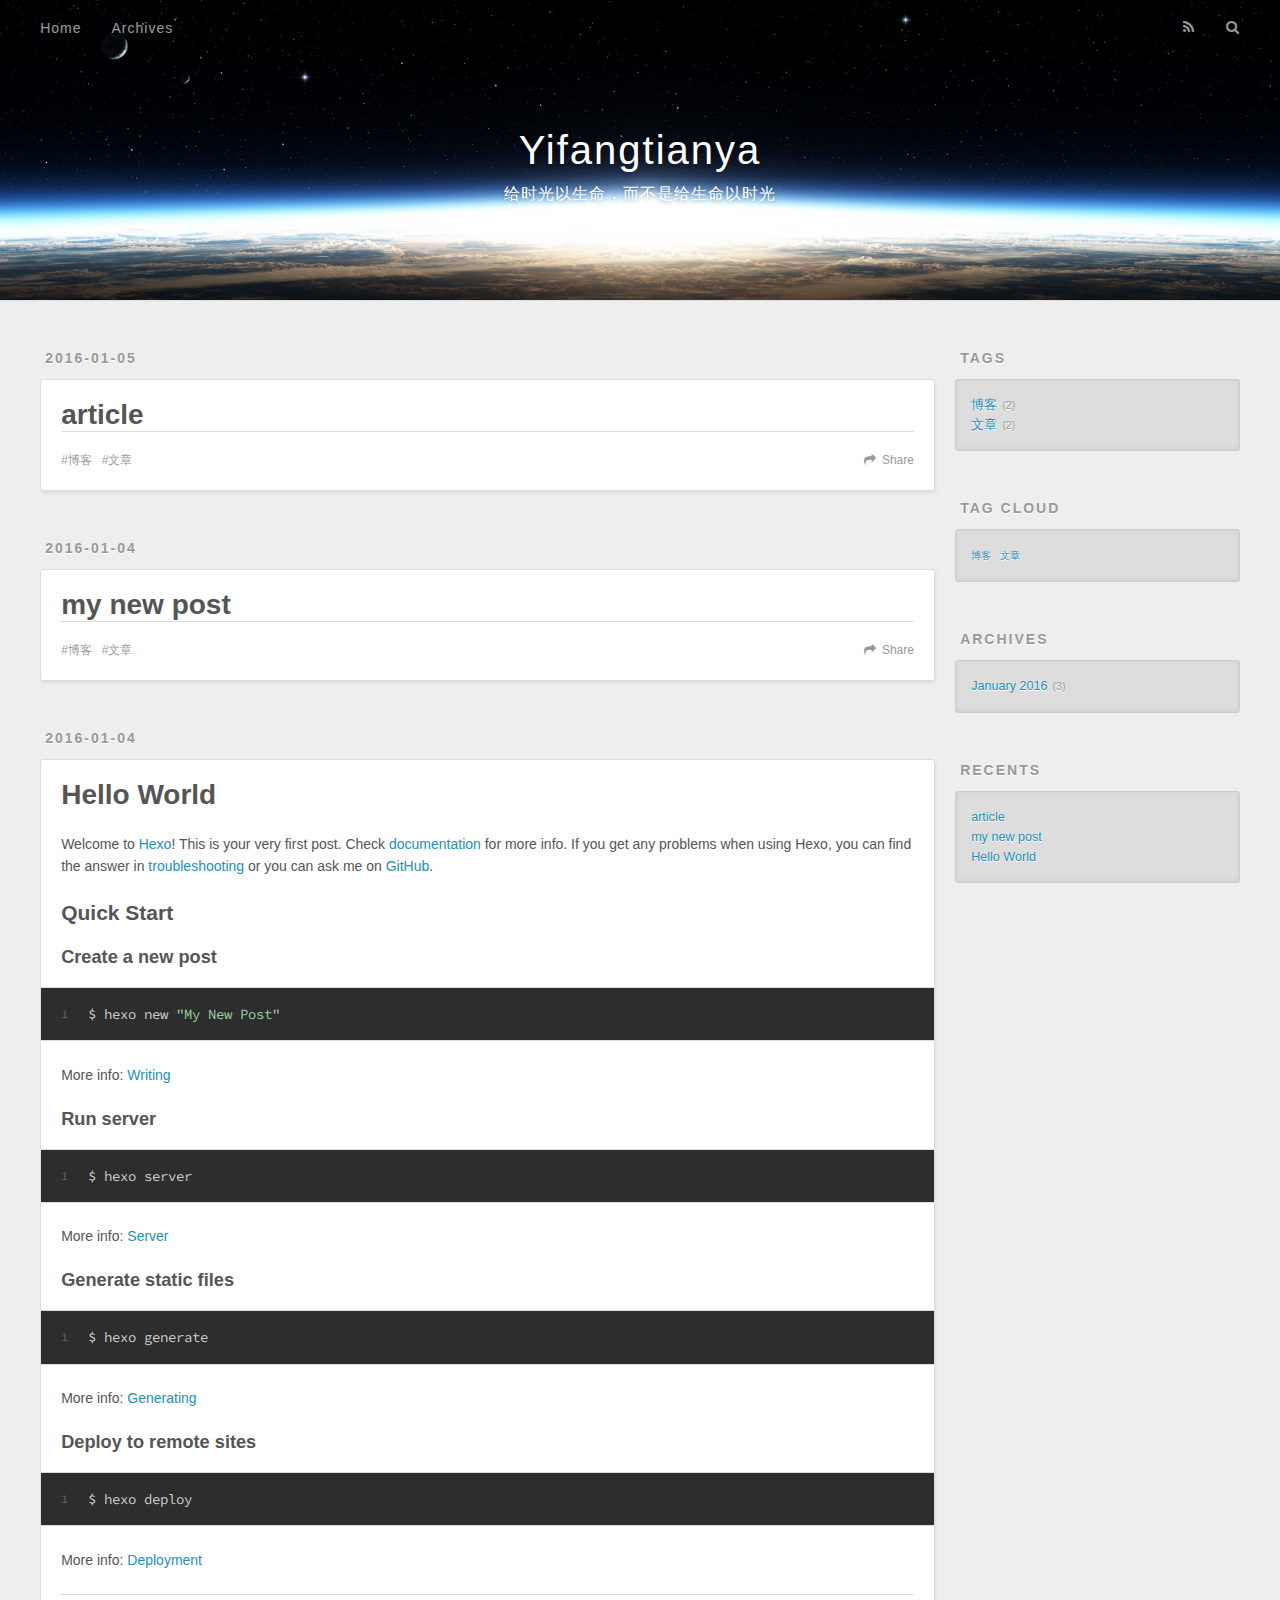
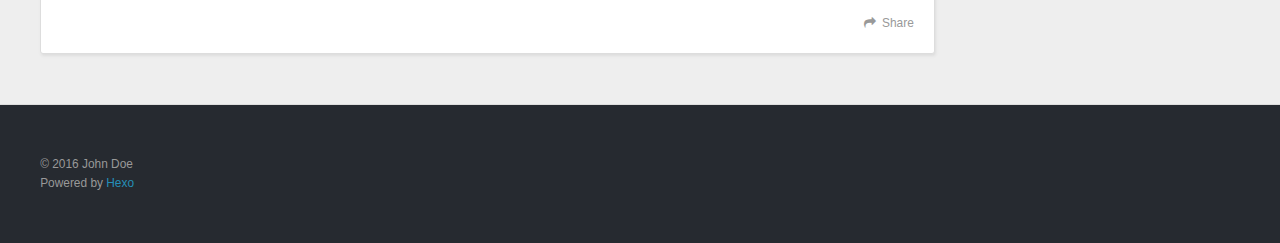
==== index.html @ d2c85706 "Site updated: 2016-01-05 23:11:59" ====
<!DOCTYPE html>
<html>
<head>
  <meta charset="utf-8">
  
  <title>Yifangtianya</title>
  <meta name="viewport" content="width=device-width, initial-scale=1, maximum-scale=1">
  <meta name="description">
<meta property="og:type" content="website">
<meta property="og:title" content="Yifangtianya">
<meta property="og:url" content="http://yoursite.com/index.html">
<meta property="og:site_name" content="Yifangtianya">
<meta property="og:description">
<meta name="twitter:card" content="summary">
<meta name="twitter:title" content="Yifangtianya">
<meta name="twitter:description">
  
    <link rel="alternative" href="/atom.xml" title="Yifangtianya" type="application/atom+xml">
  
  
    <link rel="icon" href="/favicon.png">
  
  <link href="//fonts.googleapis.com/css?family=Source+Code+Pro" rel="stylesheet" type="text/css">
  <link rel="stylesheet" href="/css/style.css" type="text/css">
  

</head>
<body>
  <div id="container">
    <div id="wrap">
      <header id="header">
  <div id="banner"></div>
  <div id="header-outer" class="outer">
    <div id="header-title" class="inner">
      <h1 id="logo-wrap">
        <a href="/" id="logo">Yifangtianya</a>
      </h1>
      
        <h2 id="subtitle-wrap">
          <a href="/" id="subtitle">给时光以生命，而不是给生命以时光</a>
        </h2>
      
    </div>
    <div id="header-inner" class="inner">
      <nav id="main-nav">
        <a id="main-nav-toggle" class="nav-icon"></a>
        
          <a class="main-nav-link" href="/">Home</a>
        
          <a class="main-nav-link" href="/archives">Archives</a>
        
      </nav>
      <nav id="sub-nav">
        
          <a id="nav-rss-link" class="nav-icon" href="/atom.xml" title="RSS Feed"></a>
        
        <a id="nav-search-btn" class="nav-icon" title="Search"></a>
      </nav>
      <div id="search-form-wrap">
        <form action="//google.com/search" method="get" accept-charset="UTF-8" class="search-form"><input type="search" name="q" results="0" class="search-form-input" placeholder="Search"><button type="submit" class="search-form-submit">&#xF002;</button><input type="hidden" name="sitesearch" value="http://yoursite.com"></form>
      </div>
    </div>
  </div>
</header>
      <div class="outer">
        <section id="main">
  
    <article id="post-article" class="article article-type-post" itemscope itemprop="blogPost">
  <div class="article-meta">
    <a href="/2016/01/05/article/" class="article-date">
  <time datetime="2016-01-05T14:59:32.000Z" itemprop="datePublished">2016-01-05</time>
</a>
    
  </div>
  <div class="article-inner">
    
    
      <header class="article-header">
        
  
    <h1 itemprop="name">
      <a class="article-title" href="/2016/01/05/article/">article</a>
    </h1>
  

      </header>
    
    <div class="article-entry" itemprop="articleBody">
      
        
      
    </div>
    <footer class="article-footer">
      <a data-url="http://yoursite.com/2016/01/05/article/" data-id="cij1jb1w900003k94p5c78vjb" class="article-share-link">Share</a>
      
      
  <ul class="article-tag-list"><li class="article-tag-list-item"><a class="article-tag-list-link" href="/tags/博客/">博客</a></li><li class="article-tag-list-item"><a class="article-tag-list-link" href="/tags/文章/">文章</a></li></ul>

    </footer>
  </div>
  
</article>


  
    <article id="post-my-new-post" class="article article-type-post" itemscope itemprop="blogPost">
  <div class="article-meta">
    <a href="/2016/01/04/my-new-post/" class="article-date">
  <time datetime="2016-01-03T17:23:32.000Z" itemprop="datePublished">2016-01-04</time>
</a>
    
  </div>
  <div class="article-inner">
    
    
      <header class="article-header">
        
  
    <h1 itemprop="name">
      <a class="article-title" href="/2016/01/04/my-new-post/">my new post</a>
    </h1>
  

      </header>
    
    <div class="article-entry" itemprop="articleBody">
      
        
      
    </div>
    <footer class="article-footer">
      <a data-url="http://yoursite.com/2016/01/04/my-new-post/" data-id="cij1jb1wx00053k94aaxydx58" class="article-share-link">Share</a>
      
      
  <ul class="article-tag-list"><li class="article-tag-list-item"><a class="article-tag-list-link" href="/tags/博客/">博客</a></li><li class="article-tag-list-item"><a class="article-tag-list-link" href="/tags/文章/">文章</a></li></ul>

    </footer>
  </div>
  
</article>


  
    <article id="post-hello-world" class="article article-type-post" itemscope itemprop="blogPost">
  <div class="article-meta">
    <a href="/2016/01/04/hello-world/" class="article-date">
  <time datetime="2016-01-03T17:06:36.613Z" itemprop="datePublished">2016-01-04</time>
</a>
    
  </div>
  <div class="article-inner">
    
    
      <header class="article-header">
        
  
    <h1 itemprop="name">
      <a class="article-title" href="/2016/01/04/hello-world/">Hello World</a>
    </h1>
  

      </header>
    
    <div class="article-entry" itemprop="articleBody">
      
        <p>Welcome to <a href="http://hexo.io/" target="_blank" rel="external">Hexo</a>! This is your very first post. Check <a href="http://hexo.io/docs/" target="_blank" rel="external">documentation</a> for more info. If you get any problems when using Hexo, you can find the answer in <a href="http://hexo.io/docs/troubleshooting.html" target="_blank" rel="external">troubleshooting</a> or you can ask me on <a href="https://github.com/hexojs/hexo/issues" target="_blank" rel="external">GitHub</a>.</p>
<h2 id="Quick_Start"><a href="#Quick_Start" class="headerlink" title="Quick Start"></a>Quick Start</h2><h3 id="Create_a_new_post"><a href="#Create_a_new_post" class="headerlink" title="Create a new post"></a>Create a new post</h3><figure class="highlight bash"><table><tr><td class="gutter"><pre><span class="line">1</span><br></pre></td><td class="code"><pre><span class="line">$ hexo new <span class="string">"My New Post"</span></span><br></pre></td></tr></table></figure>
<p>More info: <a href="http://hexo.io/docs/writing.html" target="_blank" rel="external">Writing</a></p>
<h3 id="Run_server"><a href="#Run_server" class="headerlink" title="Run server"></a>Run server</h3><figure class="highlight bash"><table><tr><td class="gutter"><pre><span class="line">1</span><br></pre></td><td class="code"><pre><span class="line">$ hexo server</span><br></pre></td></tr></table></figure>
<p>More info: <a href="http://hexo.io/docs/server.html" target="_blank" rel="external">Server</a></p>
<h3 id="Generate_static_files"><a href="#Generate_static_files" class="headerlink" title="Generate static files"></a>Generate static files</h3><figure class="highlight bash"><table><tr><td class="gutter"><pre><span class="line">1</span><br></pre></td><td class="code"><pre><span class="line">$ hexo generate</span><br></pre></td></tr></table></figure>
<p>More info: <a href="http://hexo.io/docs/generating.html" target="_blank" rel="external">Generating</a></p>
<h3 id="Deploy_to_remote_sites"><a href="#Deploy_to_remote_sites" class="headerlink" title="Deploy to remote sites"></a>Deploy to remote sites</h3><figure class="highlight bash"><table><tr><td class="gutter"><pre><span class="line">1</span><br></pre></td><td class="code"><pre><span class="line">$ hexo deploy</span><br></pre></td></tr></table></figure>
<p>More info: <a href="http://hexo.io/docs/deployment.html" target="_blank" rel="external">Deployment</a></p>

      
    </div>
    <footer class="article-footer">
      <a data-url="http://yoursite.com/2016/01/04/hello-world/" data-id="cij1jb1x200083k94gh7js29x" class="article-share-link">Share</a>
      
      
    </footer>
  </div>
  
</article>


  
  
</section>
        
          <aside id="sidebar">
  
    
  
    
  <div class="widget-wrap">
    <h3 class="widget-title">Tags</h3>
    <div class="widget">
      <ul class="tag-list"><li class="tag-list-item"><a class="tag-list-link" href="/tags/博客/">博客</a><span class="tag-list-count">2</span></li><li class="tag-list-item"><a class="tag-list-link" href="/tags/文章/">文章</a><span class="tag-list-count">2</span></li></ul>
    </div>
  </div>

  
    
  <div class="widget-wrap">
    <h3 class="widget-title">Tag Cloud</h3>
    <div class="widget tagcloud">
      <a href="/tags/博客/" style="font-size: 10px;">博客</a> <a href="/tags/文章/" style="font-size: 10px;">文章</a>
    </div>
  </div>

  
    
  <div class="widget-wrap">
    <h3 class="widget-title">Archives</h3>
    <div class="widget">
      <ul class="archive-list"><li class="archive-list-item"><a class="archive-list-link" href="/archives/2016/01/">January 2016</a><span class="archive-list-count">3</span></li></ul>
    </div>
  </div>

  
    
  <div class="widget-wrap">
    <h3 class="widget-title">Recents</h3>
    <div class="widget">
      <ul>
        
          <li>
            <a href="/2016/01/05/article/">article</a>
          </li>
        
          <li>
            <a href="/2016/01/04/my-new-post/">my new post</a>
          </li>
        
          <li>
            <a href="/2016/01/04/hello-world/">Hello World</a>
          </li>
        
      </ul>
    </div>
  </div>

  
</aside>
        
      </div>
      <footer id="footer">
  
  <div class="outer">
    <div id="footer-info" class="inner">
      &copy; 2016 John Doe<br>
      Powered by <a href="http://hexo.io/" target="_blank">Hexo</a>
    </div>
  </div>
</footer>
    </div>
    <nav id="mobile-nav">
  
    <a href="/" class="mobile-nav-link">Home</a>
  
    <a href="/archives" class="mobile-nav-link">Archives</a>
  
</nav>
    

<script src="//ajax.googleapis.com/ajax/libs/jquery/2.0.3/jquery.min.js"></script>


  <link rel="stylesheet" href="/fancybox/jquery.fancybox.css" type="text/css">
  <script src="/fancybox/jquery.fancybox.pack.js" type="text/javascript"></script>


<script src="/js/script.js" type="text/javascript"></script>

  </div>
</body>
</html>
---- css/style.css ----
body {
  width: 100%;
}
body:before,
body:after {
  content: "";
  display: table;
}
body:after {
  clear: both;
}
html,
body,
div,
span,
applet,
object,
iframe,
h1,
h2,
h3,
h4,
h5,
h6,
p,
blockquote,
pre,
a,
abbr,
acronym,
address,
big,
cite,
code,
del,
dfn,
em,
img,
ins,
kbd,
q,
s,
samp,
small,
strike,
strong,
sub,
sup,
tt,
var,
dl,
dt,
dd,
ol,
ul,
li,
fieldset,
form,
label,
legend,
table,
caption,
tbody,
tfoot,
thead,
tr,
th,
td {
  margin: 0;
  padding: 0;
  border: 0;
  outline: 0;
  font-weight: inherit;
  font-style: inherit;
  font-family: inherit;
  font-size: 100%;
  vertical-align: baseline;
}
body {
  line-height: 1;
  color: #000;
  background: #fff;
}
ol,
ul {
  list-style: none;
}
table {
  border-collapse: separate;
  border-spacing: 0;
  vertical-align: middle;
}
caption,
th,
td {
  text-align: left;
  font-weight: normal;
  vertical-align: middle;
}
a img {
  border: none;
}
input,
button {
  margin: 0;
  padding: 0;
}
input::-moz-focus-inner,
button::-moz-focus-inner {
  border: 0;
  padding: 0;
}
@font-face {
  font-family: FontAwesome;
  font-style: normal;
  font-weight: normal;
  src: url("fonts/fontawesome-webfont.eot?v=#4.0.3");
  src: url("fonts/fontawesome-webfont.eot?#iefix&v=#4.0.3") format("embedded-opentype"), url("fonts/fontawesome-webfont.woff?v=#4.0.3") format("woff"), url("fonts/fontawesome-webfont.ttf?v=#4.0.3") format("truetype"), url("fonts/fontawesome-webfont.svg#fontawesomeregular?v=#4.0.3") format("svg");
}
html,
body,
#container {
  height: 100%;
}
body {
  background: #eee;
  font: 14px "Helvetica Neue", Helvetica, Arial, sans-serif;
  -webkit-text-size-adjust: 100%;
}
.outer {
  max-width: 1220px;
  margin: 0 auto;
  padding: 0 20px;
}
.outer:before,
.outer:after {
  content: "";
  display: table;
}
.outer:after {
  clear: both;
}
.inner {
  display: inline;
  float: left;
  width: 98.33333333333333%;
  margin: 0 0.833333333333333%;
}
.left,
.alignleft {
  float: left;
}
.right,
.alignright {
  float: right;
}
.clear {
  clear: both;
}
#container {
  position: relative;
}
.mobile-nav-on {
  overflow: hidden;
}
#wrap {
  height: 100%;
  width: 100%;
  position: absolute;
  top: 0;
  left: 0;
  -webkit-transition: 0.2s ease-out;
  -moz-transition: 0.2s ease-out;
  -ms-transition: 0.2s ease-out;
  transition: 0.2s ease-out;
  z-index: 1;
  background: #eee;
}
.mobile-nav-on #wrap {
  left: 280px;
}
@media screen and (min-width: 768px) {
  #main {
    display: inline;
    float: left;
    width: 73.33333333333333%;
    margin: 0 0.833333333333333%;
  }
}
.article-date,
.article-category-link,
.archive-year,
.widget-title {
  text-decoration: none;
  text-transform: uppercase;
  letter-spacing: 2px;
  color: #999;
  margin-bottom: 1em;
  margin-left: 5px;
  line-height: 1em;
  text-shadow: 0 1px #fff;
  font-weight: bold;
}
.article-inner,
.archive-article-inner {
  background: #fff;
  -webkit-box-shadow: 1px 2px 3px #ddd;
  box-shadow: 1px 2px 3px #ddd;
  border: 1px solid #ddd;
  -webkit-border-radius: 3px;
  border-radius: 3px;
}
.article-entry h1,
.widget h1 {
  font-size: 2em;
}
.article-entry h2,
.widget h2 {
  font-size: 1.5em;
}
.article-entry h3,
.widget h3 {
  font-size: 1.3em;
}
.article-entry h4,
.widget h4 {
  font-size: 1.2em;
}
.article-entry h5,
.widget h5 {
  font-size: 1em;
}
.article-entry h6,
.widget h6 {
  font-size: 1em;
  color: #999;
}
.article-entry hr,
.widget hr {
  border: 1px dashed #ddd;
}
.article-entry strong,
.widget strong {
  font-weight: bold;
}
.article-entry em,
.widget em,
.article-entry cite,
.widget cite {
  font-style: italic;
}
.article-entry sup,
.widget sup,
.article-entry sub,
.widget sub {
  font-size: 0.75em;
  line-height: 0;
  position: relative;
  vertical-align: baseline;
}
.article-entry sup,
.widget sup {
  top: -0.5em;
}
.article-entry sub,
.widget sub {
  bottom: -0.2em;
}
.article-entry small,
.widget small {
  font-size: 0.85em;
}
.article-entry acronym,
.widget acronym,
.article-entry abbr,
.widget abbr {
  border-bottom: 1px dotted;
}
.article-entry ul,
.widget ul,
.article-entry ol,
.widget ol,
.article-entry dl,
.widget dl {
  margin: 0 20px;
  line-height: 1.6em;
}
.article-entry ul ul,
.widget ul ul,
.article-entry ol ul,
.widget ol ul,
.article-entry ul ol,
.widget ul ol,
.article-entry ol ol,
.widget ol ol {
  margin-top: 0;
  margin-bottom: 0;
}
.article-entry ul,
.widget ul {
  list-style: disc;
}
.article-entry ol,
.widget ol {
  list-style: decimal;
}
.article-entry dt,
.widget dt {
  font-weight: bold;
}
#header {
  height: 300px;
  position: relative;
  border-bottom: 1px solid #ddd;
}
#header:before,
#header:after {
  content: "";
  position: absolute;
  left: 0;
  right: 0;
  height: 40px;
}
#header:before {
  top: 0;
  background: -webkit-linear-gradient(rgba(0,0,0,0.2), transparent);
  background: -moz-linear-gradient(rgba(0,0,0,0.2), transparent);
  background: -ms-linear-gradient(rgba(0,0,0,0.2), transparent);
  background: linear-gradient(rgba(0,0,0,0.2), transparent);
}
#header:after {
  bottom: 0;
  background: -webkit-linear-gradient(transparent, rgba(0,0,0,0.2));
  background: -moz-linear-gradient(transparent, rgba(0,0,0,0.2));
  background: -ms-linear-gradient(transparent, rgba(0,0,0,0.2));
  background: linear-gradient(transparent, rgba(0,0,0,0.2));
}
#header-outer {
  height: 100%;
  position: relative;
}
#header-inner {
  position: relative;
  overflow: hidden;
}
#banner {
  position: absolute;
  top: 0;
  left: 0;
  width: 100%;
  height: 100%;
  background: url("images/banner.jpg") center #000;
  -webkit-background-size: cover;
  -moz-background-size: cover;
  background-size: cover;
  z-index: -1;
}
#header-title {
  text-align: center;
  height: 40px;
  position: absolute;
  top: 50%;
  left: 0;
  margin-top: -20px;
}
#logo,
#subtitle {
  text-decoration: none;
  color: #fff;
  font-weight: 300;
  text-shadow: 0 1px 4px rgba(0,0,0,0.3);
}
#logo {
  font-size: 40px;
  line-height: 40px;
  letter-spacing: 2px;
}
#subtitle {
  font-size: 16px;
  line-height: 16px;
  letter-spacing: 1px;
}
#subtitle-wrap {
  margin-top: 16px;
}
#main-nav {
  float: left;
  margin-left: -15px;
}
.nav-icon,
.main-nav-link {
  float: left;
  color: #fff;
  opacity: 0.6;
  text-decoration: none;
  text-shadow: 0 1px rgba(0,0,0,0.2);
  -webkit-transition: opacity 0.2s;
  -moz-transition: opacity 0.2s;
  -ms-transition: opacity 0.2s;
  transition: opacity 0.2s;
  display: block;
  padding: 20px 15px;
}
.nav-icon:hover,
.main-nav-link:hover {
  opacity: 1;
}
.nav-icon {
  font-family: FontAwesome;
  text-align: center;
  font-size: 14px;
  width: 14px;
  height: 14px;
  padding: 20px 15px;
  position: relative;
  cursor: pointer;
}
.main-nav-link {
  font-weight: 300;
  letter-spacing: 1px;
}
@media screen and (max-width: 479px) {
  .main-nav-link {
    display: none;
  }
}
#main-nav-toggle {
  display: none;
}
#main-nav-toggle:before {
  content: "\f0c9";
}
@media screen and (max-width: 479px) {
  #main-nav-toggle {
    display: block;
  }
}
#sub-nav {
  float: right;
  margin-right: -15px;
}
#nav-rss-link:before {
  content: "\f09e";
}
#nav-search-btn:before {
  content: "\f002";
}
#search-form-wrap {
  position: absolute;
  top: 15px;
  width: 150px;
  height: 30px;
  right: -150px;
  opacity: 0;
  -webkit-transition: 0.2s ease-out;
  -moz-transition: 0.2s ease-out;
  -ms-transition: 0.2s ease-out;
  transition: 0.2s ease-out;
}
#search-form-wrap.on {
  opacity: 1;
  right: 0;
}
@media screen and (max-width: 479px) {
  #search-form-wrap {
    width: 100%;
    right: -100%;
  }
}
.search-form {
  position: absolute;
  top: 0;
  left: 0;
  right: 0;
  background: #fff;
  padding: 5px 15px;
  -webkit-border-radius: 15px;
  border-radius: 15px;
  -webkit-box-shadow: 0 0 10px rgba(0,0,0,0.3);
  box-shadow: 0 0 10px rgba(0,0,0,0.3);
}
.search-form-input {
  border: none;
  background: none;
  color: #555;
  width: 100%;
  font: 13px "Helvetica Neue", Helvetica, Arial, sans-serif;
  outline: none;
}
.search-form-input::-webkit-search-results-decoration,
.search-form-input::-webkit-search-cancel-button {
  -webkit-appearance: none;
}
.search-form-submit {
  position: absolute;
  top: 50%;
  right: 10px;
  margin-top: -7px;
  font: 13px FontAwesome;
  border: none;
  background: none;
  color: #bbb;
  cursor: pointer;
}
.search-form-submit:hover,
.search-form-submit:focus {
  color: #777;
}
.article {
  margin: 50px 0;
}
.article-inner {
  overflow: hidden;
}
.article-meta:before,
.article-meta:after {
  content: "";
  display: table;
}
.article-meta:after {
  clear: both;
}
.article-date {
  float: left;
}
.article-category {
  float: left;
  line-height: 1em;
  color: #ccc;
  text-shadow: 0 1px #fff;
  margin-left: 8px;
}
.article-category:before {
  content: "\2022";
}
.article-category-link {
  margin: 0 12px 1em;
}
.article-header {
  padding: 20px 20px 0;
}
.article-title {
  text-decoration: none;
  font-size: 2em;
  font-weight: bold;
  color: #555;
  line-height: 1.1em;
  -webkit-transition: color 0.2s;
  -moz-transition: color 0.2s;
  -ms-transition: color 0.2s;
  transition: color 0.2s;
}
a.article-title:hover {
  color: #258fb8;
}
.article-entry {
  color: #555;
  padding: 0 20px;
}
.article-entry:before,
.article-entry:after {
  content: "";
  display: table;
}
.article-entry:after {
  clear: both;
}
.article-entry p,
.article-entry table {
  line-height: 1.6em;
  margin: 1.6em 0;
}
.article-entry h1,
.article-entry h2,
.article-entry h3,
.article-entry h4,
.article-entry h5,
.article-entry h6 {
  font-weight: bold;
}
.article-entry h1,
.article-entry h2,
.article-entry h3,
.article-entry h4,
.article-entry h5,
.article-entry h6 {
  line-height: 1.1em;
  margin: 1.1em 0;
}
.article-entry a {
  color: #258fb8;
  text-decoration: none;
}
.article-entry a:hover {
  text-decoration: underline;
}
.article-entry ul,
.article-entry ol,
.article-entry dl {
  margin-top: 1.6em;
  margin-bottom: 1.6em;
}
.article-entry img,
.article-entry video {
  max-width: 100%;
  height: auto;
  display: block;
  margin: auto;
}
.article-entry iframe {
  border: none;
}
.article-entry table {
  width: 100%;
  border-collapse: collapse;
  border-spacing: 0;
}
.article-entry th {
  font-weight: bold;
  border-bottom: 3px solid #ddd;
  padding-bottom: 0.5em;
}
.article-entry td {
  border-bottom: 1px solid #ddd;
  padding: 10px 0;
}
.article-entry blockquote {
  font-family: Georgia, "Times New Roman", serif;
  font-size: 1.4em;
  margin: 1.6em 20px;
  text-align: center;
}
.article-entry blockquote footer {
  font-size: 14px;
  margin: 1.6em 0;
  font-family: "Helvetica Neue", Helvetica, Arial, sans-serif;
}
.article-entry blockquote footer cite:before {
  content: "—";
  padding: 0 0.5em;
}
.article-entry .pullquote {
  text-align: left;
  width: 45%;
  margin: 0;
}
.article-entry .pullquote.left {
  margin-left: 0.5em;
  margin-right: 1em;
}
.article-entry .pullquote.right {
  margin-right: 0.5em;
  margin-left: 1em;
}
.article-entry .caption {
  color: #999;
  display: block;
  font-size: 0.9em;
  margin-top: 0.5em;
  position: relative;
  text-align: center;
}
.article-entry .video-container {
  position: relative;
  padding-top: 56.25%;
  height: 0;
  overflow: hidden;
}
.article-entry .video-container iframe,
.article-entry .video-container object,
.article-entry .video-container embed {
  position: absolute;
  top: 0;
  left: 0;
  width: 100%;
  height: 100%;
  margin-top: 0;
}
.article-more-link a {
  display: inline-block;
  line-height: 1em;
  padding: 6px 15px;
  -webkit-border-radius: 15px;
  border-radius: 15px;
  background: #eee;
  color: #999;
  text-shadow: 0 1px #fff;
  text-decoration: none;
}
.article-more-link a:hover {
  background: #258fb8;
  color: #fff;
  text-decoration: none;
  text-shadow: 0 1px #1e7293;
}
.article-footer {
  font-size: 0.85em;
  line-height: 1.6em;
  border-top: 1px solid #ddd;
  padding-top: 1.6em;
  margin: 0 20px 20px;
}
.article-footer:before,
.article-footer:after {
  content: "";
  display: table;
}
.article-footer:after {
  clear: both;
}
.article-footer a {
  color: #999;
  text-decoration: none;
}
.article-footer a:hover {
  color: #555;
}
.article-tag-list-item {
  float: left;
  margin-right: 10px;
}
.article-tag-list-link:before {
  content: "#";
}
.article-comment-link {
  float: right;
}
.article-comment-link:before {
  content: "\f075";
  font-family: FontAwesome;
  padding-right: 8px;
}
.article-share-link {
  cursor: pointer;
  float: right;
  margin-left: 20px;
}
.article-share-link:before {
  content: "\f064";
  font-family: FontAwesome;
  padding-right: 6px;
}
#article-nav {
  position: relative;
}
#article-nav:before,
#article-nav:after {
  content: "";
  display: table;
}
#article-nav:after {
  clear: both;
}
@media screen and (min-width: 768px) {
  #article-nav {
    margin: 50px 0;
  }
  #article-nav:before {
    width: 8px;
    height: 8px;
    position: absolute;
    top: 50%;
    left: 50%;
    margin-top: -4px;
    margin-left: -4px;
    content: "";
    -webkit-border-radius: 50%;
    border-radius: 50%;
    background: #ddd;
    -webkit-box-shadow: 0 1px 2px #fff;
    box-shadow: 0 1px 2px #fff;
  }
}
.article-nav-link-wrap {
  text-decoration: none;
  text-shadow: 0 1px #fff;
  color: #999;
  -webkit-box-sizing: border-box;
  -moz-box-sizing: border-box;
  box-sizing: border-box;
  margin-top: 50px;
  text-align: center;
  display: block;
}
.article-nav-link-wrap:hover {
  color: #555;
}
@media screen and (min-width: 768px) {
  .article-nav-link-wrap {
    width: 50%;
    margin-top: 0;
  }
}
@media screen and (min-width: 768px) {
  #article-nav-newer {
    float: left;
    text-align: right;
    padding-right: 20px;
  }
}
@media screen and (min-width: 768px) {
  #article-nav-older {
    float: right;
    text-align: left;
    padding-left: 20px;
  }
}
.article-nav-caption {
  text-transform: uppercase;
  letter-spacing: 2px;
  color: #ddd;
  line-height: 1em;
  font-weight: bold;
}
#article-nav-newer .article-nav-caption {
  margin-right: -2px;
}
.article-nav-title {
  font-size: 0.85em;
  line-height: 1.6em;
  margin-top: 0.5em;
}
.article-share-box {
  position: absolute;
  display: none;
  background: #fff;
  -webkit-box-shadow: 1px 2px 10px rgba(0,0,0,0.2);
  box-shadow: 1px 2px 10px rgba(0,0,0,0.2);
  -webkit-border-radius: 3px;
  border-radius: 3px;
  margin-left: -145px;
  overflow: hidden;
  z-index: 1;
}
.article-share-box.on {
  display: block;
}
.article-share-input {
  width: 100%;
  background: none;
  -webkit-box-sizing: border-box;
  -moz-box-sizing: border-box;
  box-sizing: border-box;
  font: 14px "Helvetica Neue", Helvetica, Arial, sans-serif;
  padding: 0 15px;
  color: #555;
  outline: none;
  border: 1px solid #ddd;
  -webkit-border-radius: 3px 3px 0 0;
  border-radius: 3px 3px 0 0;
  height: 36px;
  line-height: 36px;
}
.article-share-links {
  background: #eee;
}
.article-share-links:before,
.article-share-links:after {
  content: "";
  display: table;
}
.article-share-links:after {
  clear: both;
}
.article-share-twitter,
.article-share-facebook,
.article-share-pinterest,
.article-share-google {
  width: 50px;
  height: 36px;
  display: block;
  float: left;
  position: relative;
  color: #999;
  text-shadow: 0 1px #fff;
}
.article-share-twitter:before,
.article-share-facebook:before,
.article-share-pinterest:before,
.article-share-google:before {
  font-size: 20px;
  font-family: FontAwesome;
  width: 20px;
  height: 20px;
  position: absolute;
  top: 50%;
  left: 50%;
  margin-top: -10px;
  margin-left: -10px;
  text-align: center;
}
.article-share-twitter:hover,
.article-share-facebook:hover,
.article-share-pinterest:hover,
.article-share-google:hover {
  color: #fff;
}
.article-share-twitter:before {
  content: "\f099";
}
.article-share-twitter:hover {
  background: #00aced;
  text-shadow: 0 1px #008abe;
}
.article-share-facebook:before {
  content: "\f09a";
}
.article-share-facebook:hover {
  background: #3b5998;
  text-shadow: 0 1px #2f477a;
}
.article-share-pinterest:before {
  content: "\f0d2";
}
.article-share-pinterest:hover {
  background: #cb2027;
  text-shadow: 0 1px #a21a1f;
}
.article-share-google:before {
  content: "\f0d5";
}
.article-share-google:hover {
  background: #dd4b39;
  text-shadow: 0 1px #be3221;
}
.article-gallery {
  background: #000;
  position: relative;
}
.article-gallery-photos {
  position: relative;
  overflow: hidden;
}
.article-gallery-img {
  display: none;
  max-width: 100%;
}
.article-gallery-img:first-child {
  display: block;
}
.article-gallery-img.loaded {
  position: absolute;
  display: block;
}
.article-gallery-img img {
  display: block;
  max-width: 100%;
  margin: 0 auto;
}
#comments {
  background: #fff;
  -webkit-box-shadow: 1px 2px 3px #ddd;
  box-shadow: 1px 2px 3px #ddd;
  padding: 20px;
  border: 1px solid #ddd;
  -webkit-border-radius: 3px;
  border-radius: 3px;
  margin: 50px 0;
}
#comments a {
  color: #258fb8;
}
.archives-wrap {
  margin: 50px 0;
}
.archives:before,
.archives:after {
  content: "";
  display: table;
}
.archives:after {
  clear: both;
}
.archive-year-wrap {
  margin-bottom: 1em;
}
.archives {
  -webkit-column-gap: 10px;
  -moz-column-gap: 10px;
  column-gap: 10px;
}
@media screen and (min-width: 480px) and (max-width: 767px) {
  .archives {
    -webkit-column-count: 2;
    -moz-column-count: 2;
    column-count: 2;
  }
}
@media screen and (min-width: 768px) {
  .archives {
    -webkit-column-count: 3;
    -moz-column-count: 3;
    column-count: 3;
  }
}
.archive-article {
  -webkit-column-break-inside: avoid;
  page-break-inside: avoid;
  overflow: hidden;
  break-inside: avoid-column;
}
.archive-article-inner {
  padding: 10px;
  margin-bottom: 15px;
}
.archive-article-title {
  text-decoration: none;
  font-weight: bold;
  color: #555;
  -webkit-transition: color 0.2s;
  -moz-transition: color 0.2s;
  -ms-transition: color 0.2s;
  transition: color 0.2s;
  line-height: 1.6em;
}
.archive-article-title:hover {
  color: #258fb8;
}
.archive-article-footer {
  margin-top: 1em;
}
.archive-article-date {
  color: #999;
  text-decoration: none;
  font-size: 0.85em;
  line-height: 1em;
  margin-bottom: 0.5em;
  display: block;
}
#page-nav {
  margin: 50px auto;
  background: #fff;
  -webkit-box-shadow: 1px 2px 3px #ddd;
  box-shadow: 1px 2px 3px #ddd;
  border: 1px solid #ddd;
  -webkit-border-radius: 3px;
  border-radius: 3px;
  text-align: center;
  color: #999;
  overflow: hidden;
}
#page-nav:before,
#page-nav:after {
  content: "";
  display: table;
}
#page-nav:after {
  clear: both;
}
#page-nav a,
#page-nav span {
  padding: 10px 20px;
  line-height: 1;
  height: 2ex;
}
#page-nav a {
  color: #999;
  text-decoration: none;
}
#page-nav a:hover {
  background: #999;
  color: #fff;
}
#page-nav .prev {
  float: left;
}
#page-nav .next {
  float: right;
}
#page-nav .page-number {
  display: inline-block;
}
@media screen and (max-width: 479px) {
  #page-nav .page-number {
    display: none;
  }
}
#page-nav .current {
  color: #555;
  font-weight: bold;
}
#page-nav .space {
  color: #ddd;
}
#footer {
  background: #262a30;
  padding: 50px 0;
  border-top: 1px solid #ddd;
  color: #999;
}
#footer a {
  color: #258fb8;
  text-decoration: none;
}
#footer a:hover {
  text-decoration: underline;
}
#footer-info {
  line-height: 1.6em;
  font-size: 0.85em;
}
.article-entry pre,
.article-entry .highlight {
  background: #2d2d2d;
  margin: 0 -20px;
  padding: 15px 20px;
  border-style: solid;
  border-color: #ddd;
  border-width: 1px 0;
  overflow: auto;
  color: #ccc;
  line-height: 22.400000000000002px;
}
.article-entry .highlight .gutter pre,
.article-entry .gist .gist-file .gist-data .line-numbers {
  color: #666;
  font-size: 0.85em;
}
.article-entry pre,
.article-entry code {
  font-family: "Source Code Pro", Consolas, Monaco, Menlo, Consolas, monospace;
}
.article-entry code {
  background: #eee;
  text-shadow: 0 1px #fff;
  padding: 0 0.3em;
}
.article-entry pre code {
  background: none;
  text-shadow: none;
  padding: 0;
}
.article-entry .highlight pre {
  border: none;
  margin: 0;
  padding: 0;
}
.article-entry .highlight table {
  margin: 0;
  width: auto;
}
.article-entry .highlight td {
  border: none;
  padding: 0;
}
.article-entry .highlight figcaption {
  font-size: 0.85em;
  color: #999;
  line-height: 1em;
  margin-bottom: 1em;
}
.article-entry .highlight figcaption:before,
.article-entry .highlight figcaption:after {
  content: "";
  display: table;
}
.article-entry .highlight figcaption:after {
  clear: both;
}
.article-entry .highlight figcaption a {
  float: right;
}
.article-entry .highlight .gutter pre {
  text-align: right;
  padding-right: 20px;
}
.article-entry .highlight .line {
  height: 22.400000000000002px;
}
.article-entry .gist {
  margin: 0 -20px;
  border-style: solid;
  border-color: #ddd;
  border-width: 1px 0;
  background: #2d2d2d;
  padding: 15px 20px 15px 0;
}
.article-entry .gist .gist-file {
  border: none;
  font-family: "Source Code Pro", Consolas, Monaco, Menlo, Consolas, monospace;
  margin: 0;
}
.article-entry .gist .gist-file .gist-data {
  background: none;
  border: none;
}
.article-entry .gist .gist-file .gist-data .line-numbers {
  background: none;
  border: none;
  padding: 0 20px 0 0;
}
.article-entry .gist .gist-file .gist-data .line-data {
  padding: 0 !important;
}
.article-entry .gist .gist-file .highlight {
  margin: 0;
  padding: 0;
  border: none;
}
.article-entry .gist .gist-file .gist-meta {
  background: #2d2d2d;
  color: #999;
  font: 0.85em "Helvetica Neue", Helvetica, Arial, sans-serif;
  text-shadow: 0 0;
  padding: 0;
  margin-top: 1em;
  margin-left: 20px;
}
.article-entry .gist .gist-file .gist-meta a {
  color: #258fb8;
  font-weight: normal;
}
.article-entry .gist .gist-file .gist-meta a:hover {
  text-decoration: underline;
}
pre .comment,
pre .title {
  color: #999;
}
pre .variable,
pre .attribute,
pre .tag,
pre .regexp,
pre .ruby .constant,
pre .xml .tag .title,
pre .xml .pi,
pre .xml .doctype,
pre .html .doctype,
pre .css .id,
pre .css .class,
pre .css .pseudo {
  color: #f2777a;
}
pre .number,
pre .preprocessor,
pre .built_in,
pre .literal,
pre .params,
pre .constant {
  color: #f99157;
}
pre .class,
pre .ruby .class .title,
pre .css .rules .attribute {
  color: #9c9;
}
pre .string,
pre .value,
pre .inheritance,
pre .header,
pre .ruby .symbol,
pre .xml .cdata {
  color: #9c9;
}
pre .css .hexcolor {
  color: #6cc;
}
pre .function,
pre .python .decorator,
pre .python .title,
pre .ruby .function .title,
pre .ruby .title .keyword,
pre .perl .sub,
pre .javascript .title,
pre .coffeescript .title {
  color: #69c;
}
pre .keyword,
pre .javascript .function {
  color: #c9c;
}
@media screen and (max-width: 479px) {
  #mobile-nav {
    position: absolute;
    top: 0;
    left: 0;
    width: 280px;
    height: 100%;
    background: #191919;
    border-right: 1px solid #fff;
  }
}
@media screen and (max-width: 479px) {
  .mobile-nav-link {
    display: block;
    color: #999;
    text-decoration: none;
    padding: 15px 20px;
    font-weight: bold;
  }
  .mobile-nav-link:hover {
    color: #fff;
  }
}
@media screen and (min-width: 768px) {
  #sidebar {
    display: inline;
    float: left;
    width: 23.333333333333332%;
    margin: 0 0.833333333333333%;
  }
}
.widget-wrap {
  margin: 50px 0;
}
.widget {
  color: #777;
  text-shadow: 0 1px #fff;
  background: #ddd;
  -webkit-box-shadow: 0 -1px 4px #ccc inset;
  box-shadow: 0 -1px 4px #ccc inset;
  border: 1px solid #ccc;
  padding: 15px;
  -webkit-border-radius: 3px;
  border-radius: 3px;
}
.widget a {
  color: #258fb8;
  text-decoration: none;
}
.widget a:hover {
  text-decoration: underline;
}
.widget ul ul,
.widget ol ul,
.widget dl ul,
.widget ul ol,
.widget ol ol,
.widget dl ol,
.widget ul dl,
.widget ol dl,
.widget dl dl {
  margin-left: 15px;
  list-style: disc;
}
.widget {
  line-height: 1.6em;
  word-wrap: break-word;
  font-size: 0.9em;
}
.widget ul,
.widget ol {
  list-style: none;
  margin: 0;
}
.widget ul ul,
.widget ol ul,
.widget ul ol,
.widget ol ol {
  margin: 0 20px;
}
.widget ul ul,
.widget ol ul {
  list-style: disc;
}
.widget ul ol,
.widget ol ol {
  list-style: decimal;
}
.category-list-count,
.tag-list-count,
.archive-list-count {
  padding-left: 5px;
  color: #999;
  font-size: 0.85em;
}
.category-list-count:before,
.tag-list-count:before,
.archive-list-count:before {
  content: "(";
}
.category-list-count:after,
.tag-list-count:after,
.archive-list-count:after {
  content: ")";
}
.tagcloud a {
  margin-right: 5px;
  display: inline-block;
}
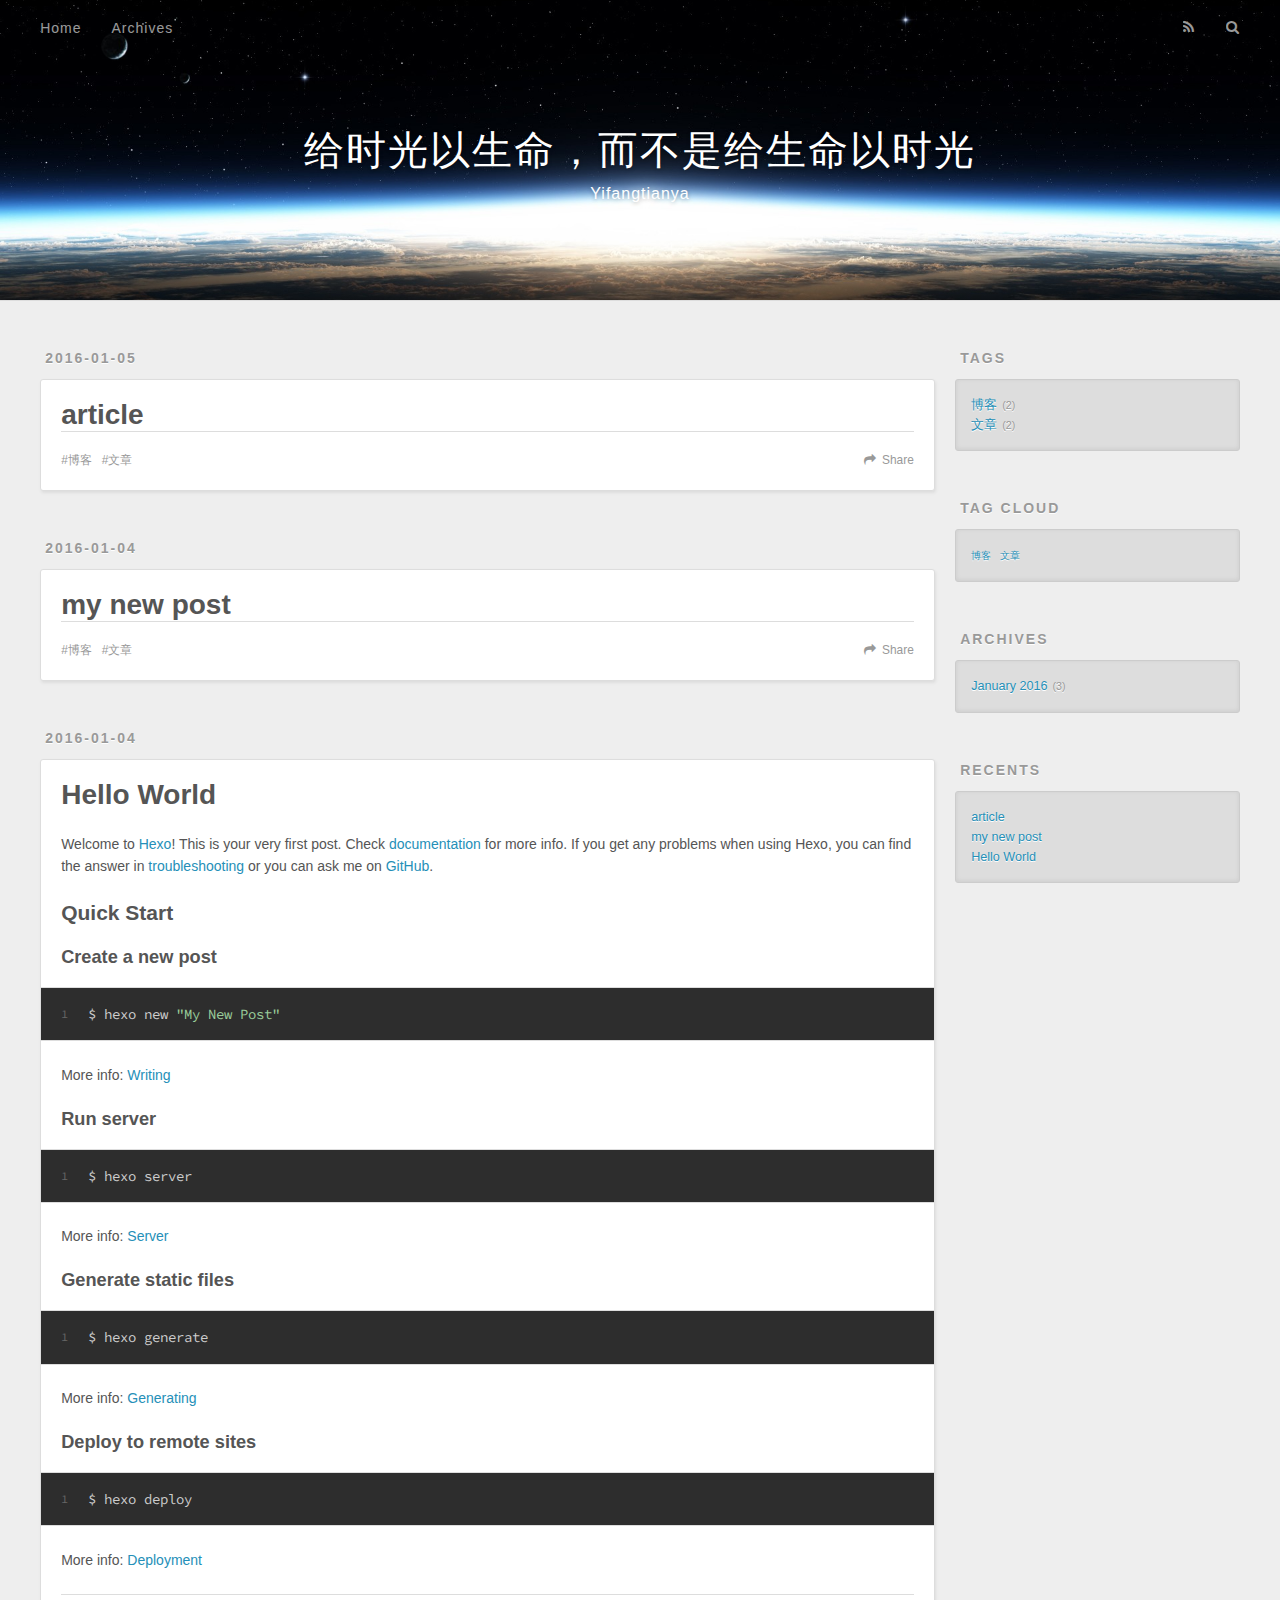
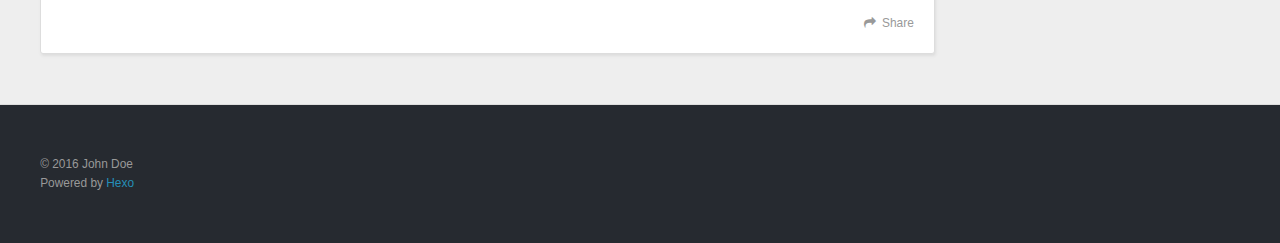
==== commit 18744a20: "Site updated: 2016-01-05 23:14:33" ====
--- a/index.html
+++ b/index.html
@@ -3,19 +3,19 @@
 <head>
   <meta charset="utf-8">
   
-  <title>Yifangtianya</title>
+  <title>给时光以生命，而不是给生命以时光</title>
   <meta name="viewport" content="width=device-width, initial-scale=1, maximum-scale=1">
   <meta name="description">
 <meta property="og:type" content="website">
-<meta property="og:title" content="Yifangtianya">
+<meta property="og:title" content="给时光以生命，而不是给生命以时光">
 <meta property="og:url" content="http://yoursite.com/index.html">
-<meta property="og:site_name" content="Yifangtianya">
+<meta property="og:site_name" content="给时光以生命，而不是给生命以时光">
 <meta property="og:description">
 <meta name="twitter:card" content="summary">
-<meta name="twitter:title" content="Yifangtianya">
+<meta name="twitter:title" content="给时光以生命，而不是给生命以时光">
 <meta name="twitter:description">
   
-    <link rel="alternative" href="/atom.xml" title="Yifangtianya" type="application/atom+xml">
+    <link rel="alternative" href="/atom.xml" title="给时光以生命，而不是给生命以时光" type="application/atom+xml">
   
   
     <link rel="icon" href="/favicon.png">
@@ -33,11 +33,11 @@
   <div id="header-outer" class="outer">
     <div id="header-title" class="inner">
       <h1 id="logo-wrap">
-        <a href="/" id="logo">Yifangtianya</a>
+        <a href="/" id="logo">给时光以生命，而不是给生命以时光</a>
       </h1>
       
         <h2 id="subtitle-wrap">
-          <a href="/" id="subtitle">给时光以生命，而不是给生命以时光</a>
+          <a href="/" id="subtitle">Yifangtianya</a>
         </h2>
       
     </div>
@@ -91,7 +91,7 @@
       
     </div>
     <footer class="article-footer">
-      <a data-url="http://yoursite.com/2016/01/05/article/" data-id="cij1jb1w900003k94p5c78vjb" class="article-share-link">Share</a>
+      <a data-url="http://yoursite.com/2016/01/05/article/" data-id="cij1jebji0000j094imna5p4d" class="article-share-link">Share</a>
       
       
   <ul class="article-tag-list"><li class="article-tag-list-item"><a class="article-tag-list-link" href="/tags/博客/">博客</a></li><li class="article-tag-list-item"><a class="article-tag-list-link" href="/tags/文章/">文章</a></li></ul>
@@ -129,7 +129,7 @@
       
     </div>
     <footer class="article-footer">
-      <a data-url="http://yoursite.com/2016/01/04/my-new-post/" data-id="cij1jb1wx00053k94aaxydx58" class="article-share-link">Share</a>
+      <a data-url="http://yoursite.com/2016/01/04/my-new-post/" data-id="cij1jebkq0005j094cm8yhy0z" class="article-share-link">Share</a>
       
       
   <ul class="article-tag-list"><li class="article-tag-list-item"><a class="article-tag-list-link" href="/tags/博客/">博客</a></li><li class="article-tag-list-item"><a class="article-tag-list-link" href="/tags/文章/">文章</a></li></ul>
@@ -176,7 +176,7 @@
       
     </div>
     <footer class="article-footer">
-      <a data-url="http://yoursite.com/2016/01/04/hello-world/" data-id="cij1jb1x200083k94gh7js29x" class="article-share-link">Share</a>
+      <a data-url="http://yoursite.com/2016/01/04/hello-world/" data-id="cij1jebkv0008j094icsjwkth" class="article-share-link">Share</a>
       
       
     </footer>
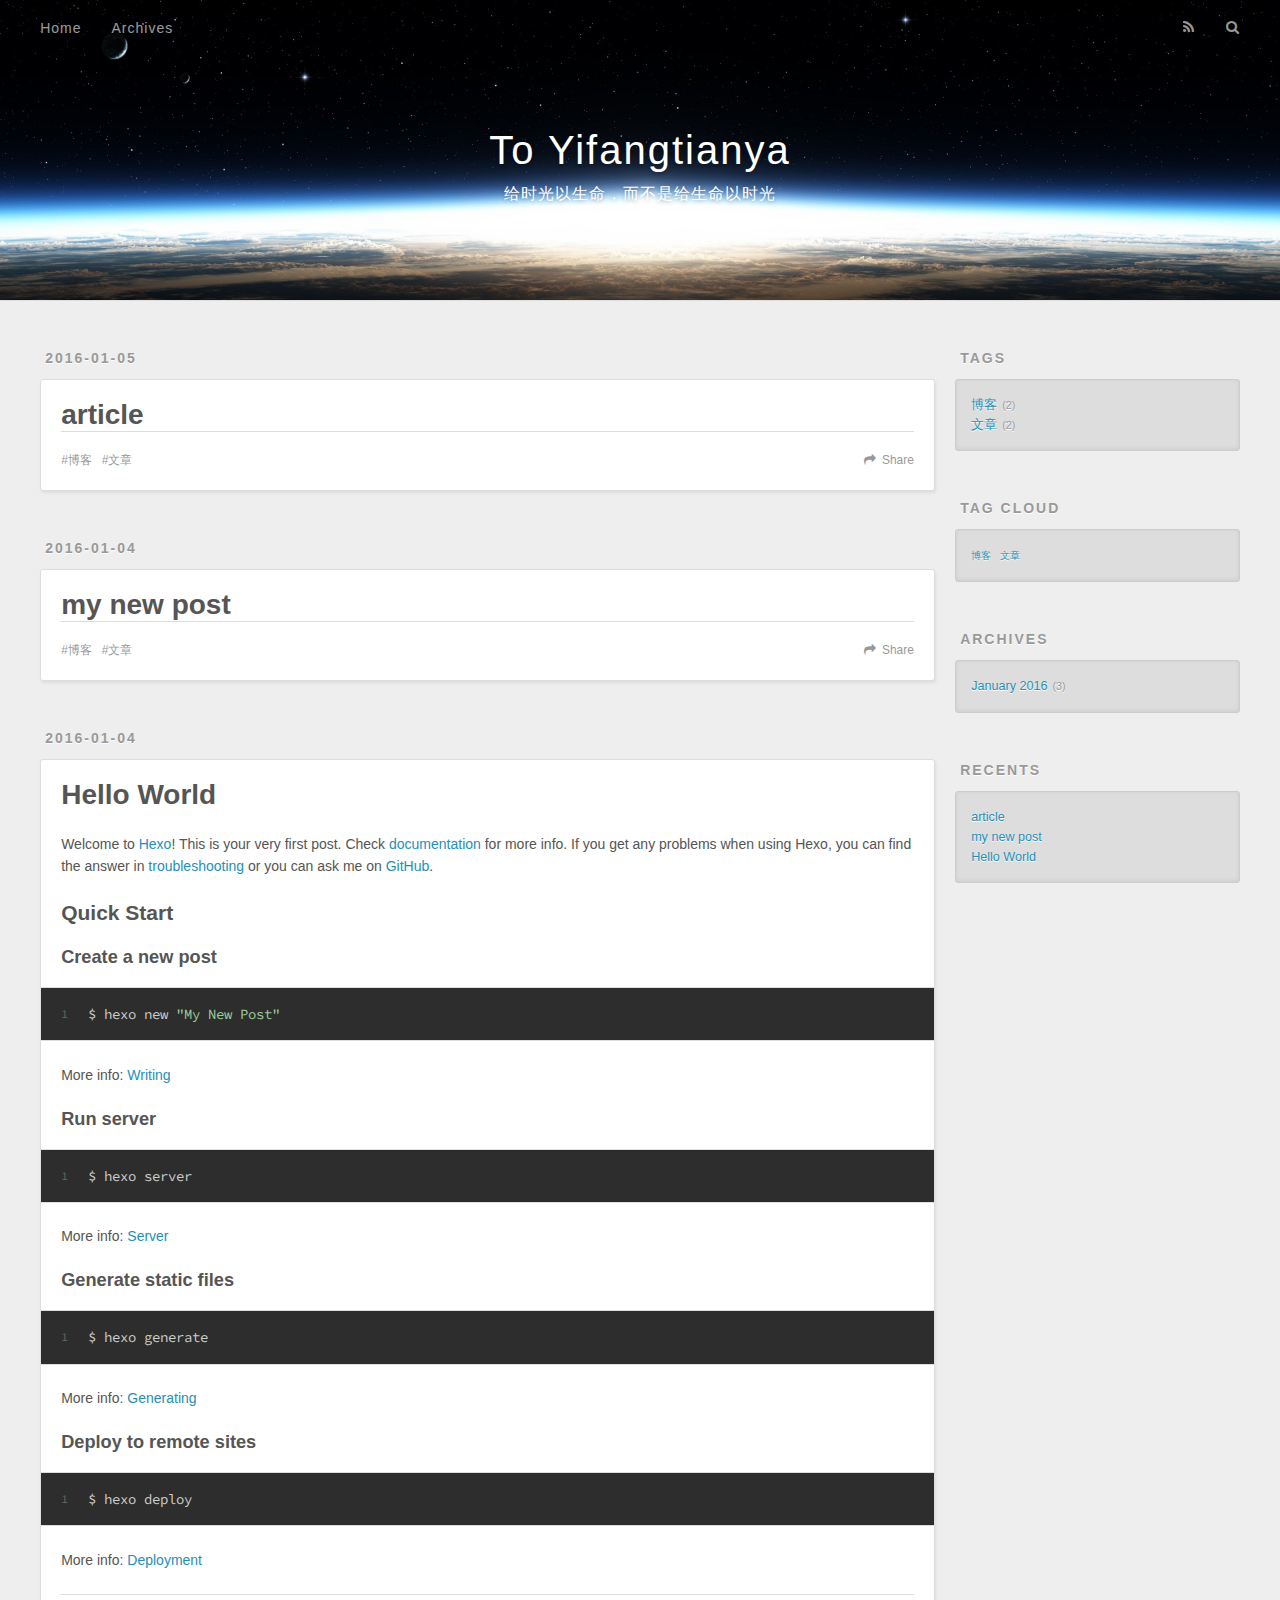
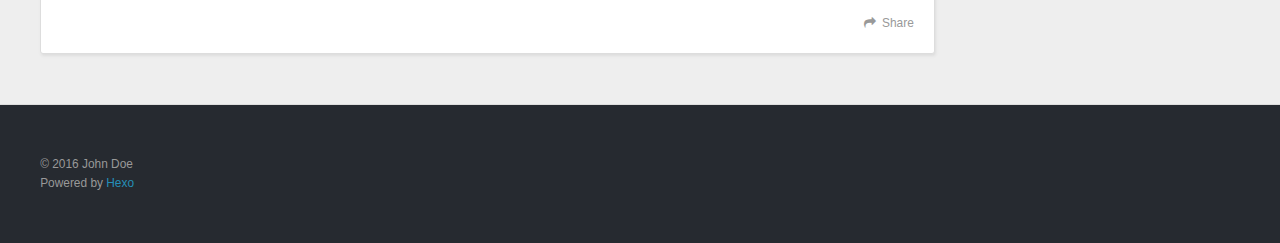
==== commit 2a37649f: "Site updated: 2016-01-05 23:16:14" ====
--- a/index.html
+++ b/index.html
@@ -3,19 +3,19 @@
 <head>
   <meta charset="utf-8">
   
-  <title>给时光以生命，而不是给生命以时光</title>
+  <title>To Yifangtianya</title>
   <meta name="viewport" content="width=device-width, initial-scale=1, maximum-scale=1">
   <meta name="description">
 <meta property="og:type" content="website">
-<meta property="og:title" content="给时光以生命，而不是给生命以时光">
+<meta property="og:title" content="To Yifangtianya">
 <meta property="og:url" content="http://yoursite.com/index.html">
-<meta property="og:site_name" content="给时光以生命，而不是给生命以时光">
+<meta property="og:site_name" content="To Yifangtianya">
 <meta property="og:description">
 <meta name="twitter:card" content="summary">
-<meta name="twitter:title" content="给时光以生命，而不是给生命以时光">
+<meta name="twitter:title" content="To Yifangtianya">
 <meta name="twitter:description">
   
-    <link rel="alternative" href="/atom.xml" title="给时光以生命，而不是给生命以时光" type="application/atom+xml">
+    <link rel="alternative" href="/atom.xml" title="To Yifangtianya" type="application/atom+xml">
   
   
     <link rel="icon" href="/favicon.png">
@@ -33,11 +33,11 @@
   <div id="header-outer" class="outer">
     <div id="header-title" class="inner">
       <h1 id="logo-wrap">
-        <a href="/" id="logo">给时光以生命，而不是给生命以时光</a>
+        <a href="/" id="logo">To Yifangtianya</a>
       </h1>
       
         <h2 id="subtitle-wrap">
-          <a href="/" id="subtitle">Yifangtianya</a>
+          <a href="/" id="subtitle">给时光以生命，而不是给生命以时光</a>
         </h2>
       
     </div>
@@ -91,7 +91,7 @@
       
     </div>
     <footer class="article-footer">
-      <a data-url="http://yoursite.com/2016/01/05/article/" data-id="cij1jebji0000j094imna5p4d" class="article-share-link">Share</a>
+      <a data-url="http://yoursite.com/2016/01/05/article/" data-id="cij1jghoc0000wo94mclnudtk" class="article-share-link">Share</a>
       
       
   <ul class="article-tag-list"><li class="article-tag-list-item"><a class="article-tag-list-link" href="/tags/博客/">博客</a></li><li class="article-tag-list-item"><a class="article-tag-list-link" href="/tags/文章/">文章</a></li></ul>
@@ -129,7 +129,7 @@
       
     </div>
     <footer class="article-footer">
-      <a data-url="http://yoursite.com/2016/01/04/my-new-post/" data-id="cij1jebkq0005j094cm8yhy0z" class="article-share-link">Share</a>
+      <a data-url="http://yoursite.com/2016/01/04/my-new-post/" data-id="cij1jghp20005wo94uu5ecwoz" class="article-share-link">Share</a>
       
       
   <ul class="article-tag-list"><li class="article-tag-list-item"><a class="article-tag-list-link" href="/tags/博客/">博客</a></li><li class="article-tag-list-item"><a class="article-tag-list-link" href="/tags/文章/">文章</a></li></ul>
@@ -176,7 +176,7 @@
       
     </div>
     <footer class="article-footer">
-      <a data-url="http://yoursite.com/2016/01/04/hello-world/" data-id="cij1jebkv0008j094icsjwkth" class="article-share-link">Share</a>
+      <a data-url="http://yoursite.com/2016/01/04/hello-world/" data-id="cij1jghp90008wo94z3ubihlf" class="article-share-link">Share</a>
       
       
     </footer>
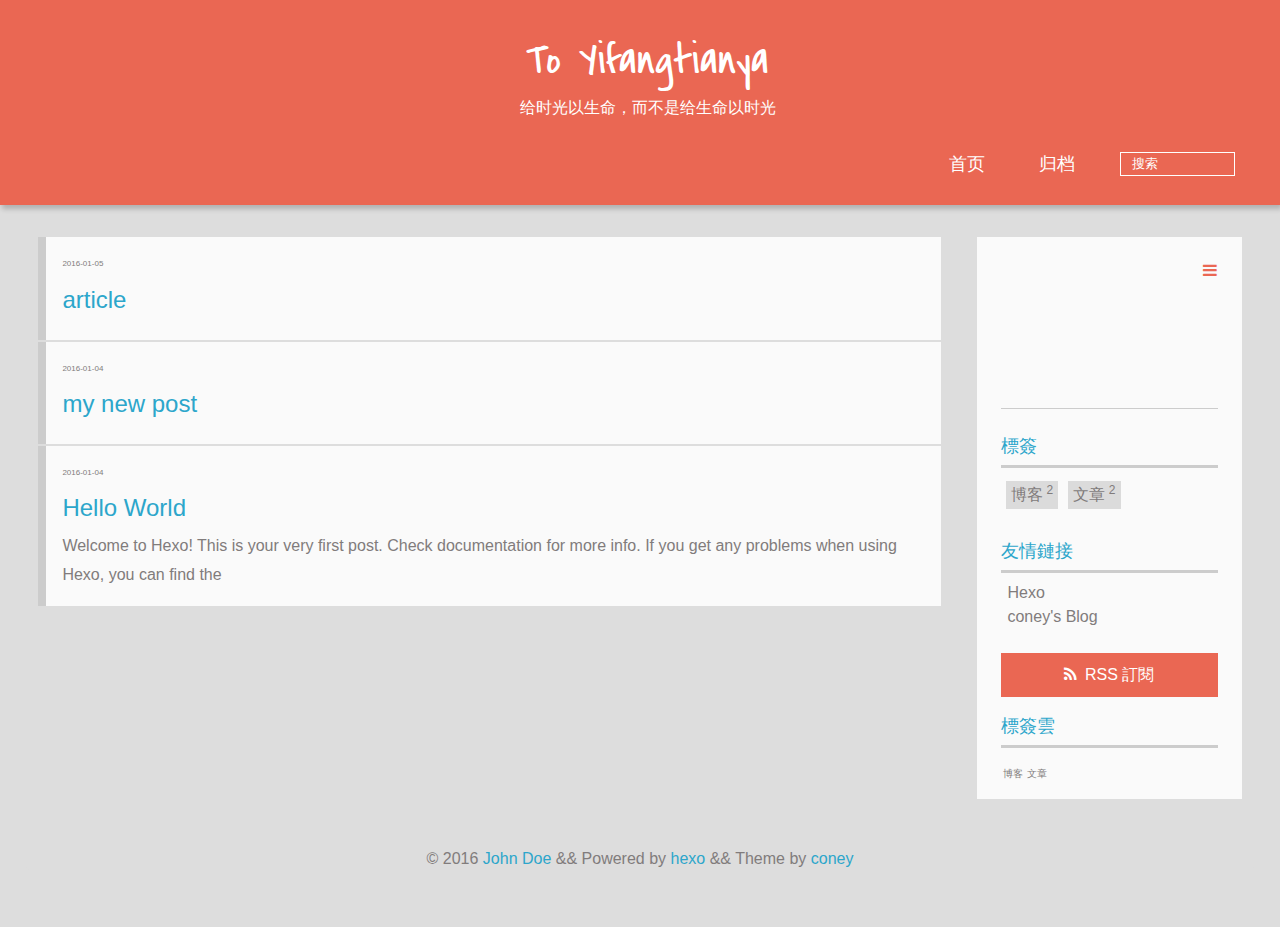
==== commit 3c81341b: "Site updated: 2016-01-06 00:02:19" ====
--- a/index.html
+++ b/index.html
@@ -1,279 +1,320 @@
-<!DOCTYPE html>
-<html>
+
+ <!DOCTYPE HTML>
+<html >
 <head>
-  <meta charset="utf-8">
-  
-  <title>To Yifangtianya</title>
-  <meta name="viewport" content="width=device-width, initial-scale=1, maximum-scale=1">
-  <meta name="description">
-<meta property="og:type" content="website">
-<meta property="og:title" content="To Yifangtianya">
-<meta property="og:url" content="http://yoursite.com/index.html">
-<meta property="og:site_name" content="To Yifangtianya">
-<meta property="og:description">
-<meta name="twitter:card" content="summary">
-<meta name="twitter:title" content="To Yifangtianya">
-<meta name="twitter:description">
-  
-    <link rel="alternative" href="/atom.xml" title="To Yifangtianya" type="application/atom+xml">
-  
-  
-    <link rel="icon" href="/favicon.png">
-  
-  <link href="//fonts.googleapis.com/css?family=Source+Code+Pro" rel="stylesheet" type="text/css">
-  <link rel="stylesheet" href="/css/style.css" type="text/css">
-  
-
+  <meta charset="UTF-8">
+  <meta name="baidu_union_verify" content="d1952c66cf48912e21c18c7c581f382a">
+  <meta name="360-site-verification" content="67fbcc5a67f4c65c057315b28fa0b2c8" />
+<meta name="google-site-verification" content="2GzxQ0VtXwTSUdmGm6DzcmhTzM_I9QmzCb_pzpMzD88" />
+  
+    <title>To Yifangtianya</title>
+    <meta name="viewport" content="width=device-width, initial-scale=1, maximum-scale=3, minimum-scale=1">
+    
+    <meta name="author" content="John Doe">
+    
+    
+    
+    
+    <link rel="alternate" href="atom.xml" title="To Yifangtianya" type="application/atom+xml">
+    
+    
+    <link rel="icon" href="/img/favicon.ico">
+    
+    
+    <link rel="stylesheet" href="/css/style.css" type="text/css">
+    
+    <script>
+        var _hmt = _hmt || [];
+        (function() {
+            var hm = document.createElement("script");
+            var _bdId ='391982416296a0d54221f59fe35250d4';
+             hm.src = "//hm.baidu.com/hm.js?" + _bdId;
+             var s = document.getElementsByTagName("script")[0]; 
+             s.parentNode.insertBefore(hm, s);
+        })();
+    </script>
+     
 </head>
-<body>
-  <div id="container">
-    <div id="wrap">
-      <header id="header">
-  <div id="banner"></div>
-  <div id="header-outer" class="outer">
-    <div id="header-title" class="inner">
-      <h1 id="logo-wrap">
-        <a href="/" id="logo">To Yifangtianya</a>
-      </h1>
-      
-        <h2 id="subtitle-wrap">
-          <a href="/" id="subtitle">给时光以生命，而不是给生命以时光</a>
-        </h2>
-      
-    </div>
-    <div id="header-inner" class="inner">
-      <nav id="main-nav">
-        <a id="main-nav-toggle" class="nav-icon"></a>
+
+  <body>
+    <header>
+      <div>
+		
+			<div id="textlogo">
+				<h1 class="site-name"><a href="/" title="To Yifangtianya">To Yifangtianya</a></h1>
+				<a class="blog-motto">给时光以生命，而不是给生命以时光</a>
+			</div>
+			<div class="navbar"><a class="navbutton navmobile" href="#" title="菜單">
+			</a></div>
+			<nav class="animated">
+				<ul>
+					<ul>
+					 
+						<li><a href="/">首页</a></li>
+					
+						<li><a href="/archives">归档</a></li>
+					
+					<li>
+					
+                                            <form class="search" action=http://zhannei.baidu.com/cse/search target="_blank">
+                                            <label>Search</label>
+                                        <input name="s" type="hidden" value= null ><input type="text" name="q" size="30" placeholder="搜索"><br>
+					
+					</li>
+				</ul>
+                            </nav>			
+</div>
+
+    </header>
+    <div id="container">
+      <div id="main">
+
+
+  <section class="post" itemscope itemprop="blogPost">
+  
+    <a href="/2016/01/05/article/" title="article" itemprop="url">
+  
+      <time datetime="2016-01-05T14:59:32.000Z" itemprop="datePublished">2016-01-05</time>
+    <h1 itemprop="name">article</h1>
+    
+     
+           <p itemprop="description" ></p>
         
-          <a class="main-nav-link" href="/">Home</a>
+    
+  </a>
+</section>
+
+  <section class="post" itemscope itemprop="blogPost">
+  
+    <a href="/2016/01/04/my-new-post/" title="my new post" itemprop="url">
+  
+      <time datetime="2016-01-03T17:23:32.000Z" itemprop="datePublished">2016-01-04</time>
+    <h1 itemprop="name">my new post</h1>
+    
+     
+           <p itemprop="description" ></p>
         
-          <a class="main-nav-link" href="/archives">Archives</a>
+    
+  </a>
+</section>
+
+  <section class="post" itemscope itemprop="blogPost">
+  
+    <a href="/2016/01/04/hello-world/" title="Hello World" itemprop="url">
+  
+      <time datetime="2016-01-03T17:06:36.613Z" itemprop="datePublished">2016-01-04</time>
+    <h1 itemprop="name">Hello World</h1>
+    
+     
+           <p itemprop="description" >Welcome to Hexo! This is your very first post. Check documentation for more info. If you get any problems when using Hexo, you can find the </p>
         
-      </nav>
-      <nav id="sub-nav">
-        
-          <a id="nav-rss-link" class="nav-icon" href="/atom.xml" title="RSS Feed"></a>
-        
-        <a id="nav-search-btn" class="nav-icon" title="Search"></a>
-      </nav>
-      <div id="search-form-wrap">
-        <form action="//google.com/search" method="get" accept-charset="UTF-8" class="search-form"><input type="search" name="q" results="0" class="search-form-input" placeholder="Search"><button type="submit" class="search-form-submit">&#xF002;</button><input type="hidden" name="sitesearch" value="http://yoursite.com"></form>
-      </div>
+    
+  </a>
+</section>
+
+
+</div>
+      <div class="openaside"><a class="navbutton" href="#" title="顯示側邊欄"></a></div>
+
+<div id="asidepart">
+<div class="closeaside"><a class="closebutton" href="#" title="隱藏側邊欄"></a></div>
+<aside class="clearfix">
+<div id="authorInfo">
+	
+		<div class="author-logo"></div>		
+	
+	<div class="social-list" class="clearfix">
+		
+		
+		
+		
+		
+	</div>
+</div>
+
+  
+
+  
+<div class="tagslist">
+	<p class="asidetitle">標簽</p>
+		<ul class="clearfix">
+		
+			<li><a href="/tags/博客/" title="博客">博客<sup>2</sup></a></li>
+		
+			<li><a href="/tags/文章/" title="文章">文章<sup>2</sup></a></li>
+		
+		</ul>
+</div>
+
+
+  <div class="linkslist">
+  <p class="asidetitle">友情鏈接</p>
+    <ul>
+      <li><a href="http://hexo.io" target="_blank" title="Hexo">Hexo</a></li>
+      <li><a href="http://gengbiao.me" target="_blank" title="coney">coney's Blog</a></li>
+    </ul>
+</div>
+
+
+  <div class="rsspart">
+	<a href="atom.xml" target="_blank" title="rss">RSS 訂閱</a>
+</div>
+
+  
+  <div class="tagcloudlist">
+    <p class="asidetitle">標簽雲</p>
+    <div class="tagcloudlist clearfix">
+       <a href="/tags/博客/" style="font-size: 10px;">博客</a> <a href="/tags/文章/" style="font-size: 10px;">文章</a>
     </div>
   </div>
-</header>
-      <div class="outer">
-        <section id="main">
-  
-    <article id="post-article" class="article article-type-post" itemscope itemprop="blogPost">
-  <div class="article-meta">
-    <a href="/2016/01/05/article/" class="article-date">
-  <time datetime="2016-01-05T14:59:32.000Z" itemprop="datePublished">2016-01-05</time>
-</a>
-    
+
+
+</aside>
+</div>
   </div>
-  <div class="article-inner">
-    
-    
-      <header class="article-header">
+  <footer><div id="footer" >
+    
+            <p class="copyright"> © 2016 
+		
+		<a href="http://yoursite.com" target="_blank" title="John Doe">John Doe</a>
+		
+            && Powered by <a href="http://hexo.io" target="_blank" title="hexo">hexo</a> && Theme by <a href="http://gengbiao.me" target="_blank" title="coney">coney</a>
+            </div>
+</footer>
+    <script src="/js/jquery-2.1.0.min.js"></script>
+<script type="text/javascript">
+$(document).ready(function(){ 
+  $('.navbar').click(function(){
+    $('header nav').toggleClass('shownav');
+  });
+  var myWidth = 0;
+  function getSize(){
+    if( typeof( window.innerWidth ) == 'number' ) {
+      myWidth = window.innerWidth;
+    } else if( document.documentElement && document.documentElement.clientWidth) {
+      myWidth = document.documentElement.clientWidth;
+    };
+  };
+  var m = $('#main'),
+      a = $('#asidepart'),
+      c = $('.closeaside'),
+      o = $('.openaside');
+  $(window).resize(function(){
+    getSize(); 
+    if (myWidth >= 1024) {
+      $('header nav').removeClass('shownav');
+    }else
+    {
+      m.removeClass('moveMain');
+      a.css('display', 'block').removeClass('fadeOut');
+      o.css('display', 'none');
         
-  
-    <h1 itemprop="name">
-      <a class="article-title" href="/2016/01/05/article/">article</a>
-    </h1>
-  
-
-      </header>
-    
-    <div class="article-entry" itemprop="articleBody">
-      
-        
-      
-    </div>
-    <footer class="article-footer">
-      <a data-url="http://yoursite.com/2016/01/05/article/" data-id="cij1jghoc0000wo94mclnudtk" class="article-share-link">Share</a>
-      
-      
-  <ul class="article-tag-list"><li class="article-tag-list-item"><a class="article-tag-list-link" href="/tags/博客/">博客</a></li><li class="article-tag-list-item"><a class="article-tag-list-link" href="/tags/文章/">文章</a></li></ul>
-
-    </footer>
-  </div>
-  
-</article>
-
-
-  
-    <article id="post-my-new-post" class="article article-type-post" itemscope itemprop="blogPost">
-  <div class="article-meta">
-    <a href="/2016/01/04/my-new-post/" class="article-date">
-  <time datetime="2016-01-03T17:23:32.000Z" itemprop="datePublished">2016-01-04</time>
-</a>
-    
-  </div>
-  <div class="article-inner">
-    
-    
-      <header class="article-header">
-        
-  
-    <h1 itemprop="name">
-      <a class="article-title" href="/2016/01/04/my-new-post/">my new post</a>
-    </h1>
-  
-
-      </header>
-    
-    <div class="article-entry" itemprop="articleBody">
-      
-        
-      
-    </div>
-    <footer class="article-footer">
-      <a data-url="http://yoursite.com/2016/01/04/my-new-post/" data-id="cij1jghp20005wo94uu5ecwoz" class="article-share-link">Share</a>
-      
-      
-  <ul class="article-tag-list"><li class="article-tag-list-item"><a class="article-tag-list-link" href="/tags/博客/">博客</a></li><li class="article-tag-list-item"><a class="article-tag-list-link" href="/tags/文章/">文章</a></li></ul>
-
-    </footer>
-  </div>
-  
-</article>
-
-
-  
-    <article id="post-hello-world" class="article article-type-post" itemscope itemprop="blogPost">
-  <div class="article-meta">
-    <a href="/2016/01/04/hello-world/" class="article-date">
-  <time datetime="2016-01-03T17:06:36.613Z" itemprop="datePublished">2016-01-04</time>
-</a>
-    
-  </div>
-  <div class="article-inner">
-    
-    
-      <header class="article-header">
-        
-  
-    <h1 itemprop="name">
-      <a class="article-title" href="/2016/01/04/hello-world/">Hello World</a>
-    </h1>
-  
-
-      </header>
-    
-    <div class="article-entry" itemprop="articleBody">
-      
-        <p>Welcome to <a href="http://hexo.io/" target="_blank" rel="external">Hexo</a>! This is your very first post. Check <a href="http://hexo.io/docs/" target="_blank" rel="external">documentation</a> for more info. If you get any problems when using Hexo, you can find the answer in <a href="http://hexo.io/docs/troubleshooting.html" target="_blank" rel="external">troubleshooting</a> or you can ask me on <a href="https://github.com/hexojs/hexo/issues" target="_blank" rel="external">GitHub</a>.</p>
-<h2 id="Quick_Start"><a href="#Quick_Start" class="headerlink" title="Quick Start"></a>Quick Start</h2><h3 id="Create_a_new_post"><a href="#Create_a_new_post" class="headerlink" title="Create a new post"></a>Create a new post</h3><figure class="highlight bash"><table><tr><td class="gutter"><pre><span class="line">1</span><br></pre></td><td class="code"><pre><span class="line">$ hexo new <span class="string">"My New Post"</span></span><br></pre></td></tr></table></figure>
-<p>More info: <a href="http://hexo.io/docs/writing.html" target="_blank" rel="external">Writing</a></p>
-<h3 id="Run_server"><a href="#Run_server" class="headerlink" title="Run server"></a>Run server</h3><figure class="highlight bash"><table><tr><td class="gutter"><pre><span class="line">1</span><br></pre></td><td class="code"><pre><span class="line">$ hexo server</span><br></pre></td></tr></table></figure>
-<p>More info: <a href="http://hexo.io/docs/server.html" target="_blank" rel="external">Server</a></p>
-<h3 id="Generate_static_files"><a href="#Generate_static_files" class="headerlink" title="Generate static files"></a>Generate static files</h3><figure class="highlight bash"><table><tr><td class="gutter"><pre><span class="line">1</span><br></pre></td><td class="code"><pre><span class="line">$ hexo generate</span><br></pre></td></tr></table></figure>
-<p>More info: <a href="http://hexo.io/docs/generating.html" target="_blank" rel="external">Generating</a></p>
-<h3 id="Deploy_to_remote_sites"><a href="#Deploy_to_remote_sites" class="headerlink" title="Deploy to remote sites"></a>Deploy to remote sites</h3><figure class="highlight bash"><table><tr><td class="gutter"><pre><span class="line">1</span><br></pre></td><td class="code"><pre><span class="line">$ hexo deploy</span><br></pre></td></tr></table></figure>
-<p>More info: <a href="http://hexo.io/docs/deployment.html" target="_blank" rel="external">Deployment</a></p>
-
-      
-    </div>
-    <footer class="article-footer">
-      <a data-url="http://yoursite.com/2016/01/04/hello-world/" data-id="cij1jghp90008wo94z3ubihlf" class="article-share-link">Share</a>
-      
-      
-    </footer>
-  </div>
-  
-</article>
-
-
-  
-  
-</section>
-        
-          <aside id="sidebar">
-  
-    
-  
-    
-  <div class="widget-wrap">
-    <h3 class="widget-title">Tags</h3>
-    <div class="widget">
-      <ul class="tag-list"><li class="tag-list-item"><a class="tag-list-link" href="/tags/博客/">博客</a><span class="tag-list-count">2</span></li><li class="tag-list-item"><a class="tag-list-link" href="/tags/文章/">文章</a><span class="tag-list-count">2</span></li></ul>
-    </div>
-  </div>
-
-  
-    
-  <div class="widget-wrap">
-    <h3 class="widget-title">Tag Cloud</h3>
-    <div class="widget tagcloud">
-      <a href="/tags/博客/" style="font-size: 10px;">博客</a> <a href="/tags/文章/" style="font-size: 10px;">文章</a>
-    </div>
-  </div>
-
-  
-    
-  <div class="widget-wrap">
-    <h3 class="widget-title">Archives</h3>
-    <div class="widget">
-      <ul class="archive-list"><li class="archive-list-item"><a class="archive-list-link" href="/archives/2016/01/">January 2016</a><span class="archive-list-count">3</span></li></ul>
-    </div>
-  </div>
-
-  
-    
-  <div class="widget-wrap">
-    <h3 class="widget-title">Recents</h3>
-    <div class="widget">
-      <ul>
-        
-          <li>
-            <a href="/2016/01/05/article/">article</a>
-          </li>
-        
-          <li>
-            <a href="/2016/01/04/my-new-post/">my new post</a>
-          </li>
-        
-          <li>
-            <a href="/2016/01/04/hello-world/">Hello World</a>
-          </li>
-        
-      </ul>
-    </div>
-  </div>
-
-  
-</aside>
-        
-      </div>
-      <footer id="footer">
-  
-  <div class="outer">
-    <div id="footer-info" class="inner">
-      &copy; 2016 John Doe<br>
-      Powered by <a href="http://hexo.io/" target="_blank">Hexo</a>
-    </div>
-  </div>
-</footer>
-    </div>
-    <nav id="mobile-nav">
-  
-    <a href="/" class="mobile-nav-link">Home</a>
-  
-    <a href="/archives" class="mobile-nav-link">Archives</a>
-  
-</nav>
-    
-
-<script src="//ajax.googleapis.com/ajax/libs/jquery/2.0.3/jquery.min.js"></script>
-
-
-  <link rel="stylesheet" href="/fancybox/jquery.fancybox.css" type="text/css">
-  <script src="/fancybox/jquery.fancybox.pack.js" type="text/javascript"></script>
-
-
-<script src="/js/script.js" type="text/javascript"></script>
-
-  </div>
-</body>
-</html>+    }
+  });
+  c.click(function(){
+    a.addClass('fadeOut').css('display', 'none');
+    o.css('display', 'block').addClass('fadeIn');
+    m.addClass('moveMain');
+  });
+  o.click(function(){
+    o.css('display', 'none').removeClass('beforeFadeIn');
+    a.css('display', 'block').removeClass('fadeOut').addClass('fadeIn');      
+    m.removeClass('moveMain');
+  });
+  $(window).scroll(function(){
+    o.css("top",Math.max(80,260-$(this).scrollTop()));
+  });
+});
+</script>
+
+
+
+
+
+
+
+
+<script>
+    
+        var _bdImg = '4';
+    
+    window._bd_share_config={
+        "common":{
+            "bdSnsKey":{
+
+            },
+            "bdText":"",
+            "bdMini":"2",
+            "bdMiniList":[
+                "qzone",
+                "tsina",
+                "weixin",
+                "renren",
+                "tqq",
+                "tieba",
+                "douban",
+                "sqq",
+                "diandian",
+                "huaban",
+                "youdao",
+                "mail",
+                "ty",
+                "fbook",
+                "twi",
+                "linkedin",
+                "copy",
+                "print"
+            ],
+            "bdPic":"",
+            "bdStyle":"0",
+            "bdSize":"16"
+        },
+        "slide":{
+            "type":"slide",
+            "bdImg":_bdImg,
+            "bdPos":"right",
+            "bdTop":"350"
+        },
+        "image":{
+            "viewList":[
+                "weixin",
+                "qzone",
+                "tsina",
+                "renren",
+                "douban",
+                "tqq"
+            ],
+            "viewText":"分享：",
+            "viewSize":"16"
+        },
+        "selectShare":{
+            "bdContainerClass":null,
+            "bdSelectMiniList":[
+                "weixin",
+                "qzone",
+                "tsina",
+                "renren",
+                "douban",
+                "tqq"
+            ]
+        }
+    };
+    with(document)0[(getElementsByTagName('head')[0]||body).appendChild(createElement('script')).src='http://bdimg.share.baidu.com/static/api/js/share.js?v=89860593.js?cdnversion='+~(-new Date()/36e5)];
+</script>
+
+
+
+
+<script type="text/javascript">
+(function(i,s,o,g,r,a,m){i['GoogleAnalyticsObject']=r;i[r]=i[r]||function(){
+  (i[r].q=i[r].q||[]).push(arguments)},i[r].l=1*new Date();a=s.createElement(o),
+  m=s.getElementsByTagName(o)[0];a.async=1;a.src=g;m.parentNode.insertBefore(a,m)
+})(window,document,'script','//www.google-analytics.com/analytics.js','ga');
+ga('create', 'null', 'null');  
+ga('send', 'pageview');
+</script>
+
+
+  </body>
+ </html>
+
--- a/css/style.css
+++ b/css/style.css
@@ -1,14 +1,3 @@
-body {
-  width: 100%;
-}
-body:before,
-body:after {
-  content: "";
-  display: table;
-}
-body:after {
-  clear: both;
-}
 html,
 body,
 div,
@@ -100,6 +89,75 @@
 a img {
   border: none;
 }
+/* custom Font*/
+@font-face {
+  font-family: "covered_by_your_graceregular";
+  font-weight: normal;
+  font-style: normal;
+  src: url("../font/coveredbyyourgrace-webfont.eot");
+  src: url("../font/coveredbyyourgrace-webfont.eot?#iefix") format('embedded-opentype'), url("../font/coveredbyyourgrace-webfont.svg#covered_by_your_graceregular") format('svg'), url("../font/coveredbyyourgrace-webfont.woff") format('woff'), url("../font/coveredbyyourgrace-webfont.ttf") format('truetype');
+}
+/* icon Font */
+@font-face {
+  font-family: "FontAwesome";
+  font-style: normal;
+  font-weight: normal;
+  src: url("../font/fontawesome-webfont.eot?v=#4.0.3");
+  src: url("../font/fontawesome-webfont.eot?#iefix&v=#4.0.3") format("embedded-opentype"), url("../font/fontawesome-webfont.woff?v=#4.0.3") format("woff"), url("../font/fontawesome-webfont.ttf?v=#4.0.3") format("truetype"), url("../font/fontawesome-webfont.svg#fontawesomeregular?v=#4.0.3") format("svg");
+}
+/* Public style */
+* {
+  -webkit-margin-before: 0;
+  -webkit-margin-after: 0;
+}
+body {
+  background: #ddd;
+  font-family: "Helvetica Neue", "Helvetica", "Microsoft YaHei", "WenQuanYi Micro Hei", Arial, sans-serif;
+  font-size: 100%;
+  color: #817c7c;
+  line-height: 1.5;
+}
+small {
+  font-size: 80%;
+}
+sub,
+sup {
+  font-size: 75%;
+  line-height: 0;
+  position: relative;
+  vertical-align: baseline;
+}
+sup {
+  top: -0.5em;
+  padding-left: 0.3em;
+}
+sub {
+  bottom: -0.25em;
+}
+a {
+  text-decoration: none;
+  color: #817c7c;
+}
+a:hover,
+a:focus {
+  outline: 0;
+  text-decoration: none;
+  -webkit-transition: color 0.25s, #ddd 0.5s;
+  -moz-transition: color 0.25s, #ddd 0.5s;
+  -o-transition: color 0.25s, #ddd 0.5s;
+  -ms-transition: color 0.25s, #ddd 0.5s;
+  transition: color 0.25s, #ddd 0.5s;
+}
+a:hover:before {
+  -webkit-transition: color 0.25s, #ddd 0.5s;
+  -moz-transition: color 0.25s, #ddd 0.5s;
+  -o-transition: color 0.25s, #ddd 0.5s;
+  -ms-transition: color 0.25s, #ddd 0.5s;
+  transition: color 0.25s, #ddd 0.5s;
+}
+input:focus {
+  outline: none;
+}
 input,
 button {
   margin: 0;
@@ -110,565 +168,861 @@
   border: 0;
   padding: 0;
 }
-@font-face {
+h1 {
+  font-size: 1.5em;
+}
+.fa {
+  display: inline-block;
   font-family: FontAwesome;
   font-style: normal;
   font-weight: normal;
-  src: url("fonts/fontawesome-webfont.eot?v=#4.0.3");
-  src: url("fonts/fontawesome-webfont.eot?#iefix&v=#4.0.3") format("embedded-opentype"), url("fonts/fontawesome-webfont.woff?v=#4.0.3") format("woff"), url("fonts/fontawesome-webfont.ttf?v=#4.0.3") format("truetype"), url("fonts/fontawesome-webfont.svg#fontawesomeregular?v=#4.0.3") format("svg");
-}
-html,
-body,
-#container {
-  height: 100%;
-}
-body {
-  background: #eee;
-  font: 14px "Helvetica Neue", Helvetica, Arial, sans-serif;
-  -webkit-text-size-adjust: 100%;
-}
-.outer {
-  max-width: 1220px;
-  margin: 0 auto;
-  padding: 0 20px;
-}
-.outer:before,
-.outer:after {
+  line-height: 1;
+  -webkit-font-smoothing: antialiased;
+  -moz-osx-font-smoothing: grayscale;
+}
+.clearfix {
+  zoom: 1;
+}
+.clearfix:before,
+.clearfix:after {
   content: "";
   display: table;
 }
-.outer:after {
+.clearfix:after {
   clear: both;
 }
-.inner {
-  display: inline;
+::-webkit-input-placeholder {
+  color: #fff;
+  padding: 2px 0 0 4px;
+}
+::-moz-placeholder {
+  color: #fff;
+  padding: 2px 0 0 4px;
+}
+:-ms-input-placeholder {
+  color: #fff;
+  padding: 2px 0 0 4px;
+}
+::-webkit-input-placeholder::before {
+  font-family: "FontAwesome";
+  -webkit-font-smoothing: antialiased;
+  -moz-osx-font-smoothing: grayscale;
+  content: "\f002";
+  padding-right: 4px;
+}
+::-moz-placeholder:before {
+  font-family: "FontAwesome";
+  -webkit-font-smoothing: antialiased;
+  -moz-osx-font-smoothing: grayscale;
+  content: "\f002";
+  padding-right: 4px;
+}
+:-ms-input-placeholder::before {
+  font-family: "FontAwesome";
+  -webkit-font-smoothing: antialiased;
+  -moz-osx-font-smoothing: grayscale;
+  content: "\f002";
+  padding-right: 4px;
+}
+input[type="search"]::-webkit-search-cancel-button,
+input[type="search"]::-webkit-search-decoration {
+  -webkit-appearance: none;
+}
+::-webkit-search-cancel-button:after {
+  font-family: "FontAwesome";
+  -webkit-font-smoothing: antialiased;
+  -moz-osx-font-smoothing: grayscale;
+  content: '\f00d';
+  color: #fff;
+  padding-right: 4px;
+}
+/* css3 animate */
+.animated {
+  -webkit-animation-fill-mode: both;
+  -moz-animation-fill-mode: both;
+  -o-animation-fill-mode: both;
+  -ms-animation-fill-mode: both;
+  animation-fill-mode: both;
+  -webkit-animation-duration: 1s;
+  -moz-animation-duration: 1s;
+  -o-animation-duration: 1s;
+  -ms-animation-duration: 1s;
+  animation-duration: 1s;
+}
+@-webkit-keyframes fadeIn {
+  0% {
+    opacity: 0;
+    -ms-filter: "progid:DXImageTransform.Microsoft.Alpha(Opacity=0)";
+    filter: alpha(opacity=0);
+  }
+  100% {
+    opacity: 1;
+    -ms-filter: none;
+    filter: none;
+  }
+}
+.fadeIn {
+  -webkit-animation-name: fadeIn;
+  -moz-animation-name: fadeIn;
+  -o-animation-name: fadeIn;
+  -ms-animation-name: fadeIn;
+  animation-name: fadeIn;
+}
+.fadeOut {
+  -webkit-animation-name: fadeOut;
+  -moz-animation-name: fadeOut;
+  -o-animation-name: fadeOut;
+  -ms-animation-name: fadeOut;
+  animation-name: fadeOut;
+}
+@-moz-keyframes fadeInDown {
+  0% {
+    opacity: 0;
+    -ms-filter: "progid:DXImageTransform.Microsoft.Alpha(Opacity=0)";
+    filter: alpha(opacity=0);
+    -webkit-transform: translateY(-20px);
+    -moz-transform: translateY(-20px);
+    -o-transform: translateY(-20px);
+    -ms-transform: translateY(-20px);
+    transform: translateY(-20px);
+  }
+  100% {
+    opacity: 1;
+    -ms-filter: none;
+    filter: none;
+    -webkit-transform: translateY(0);
+    -moz-transform: translateY(0);
+    -o-transform: translateY(0);
+    -ms-transform: translateY(0);
+    transform: translateY(0);
+  }
+}
+@-webkit-keyframes fadeInDown {
+  0% {
+    opacity: 0;
+    -ms-filter: "progid:DXImageTransform.Microsoft.Alpha(Opacity=0)";
+    filter: alpha(opacity=0);
+    -webkit-transform: translateY(-20px);
+    -moz-transform: translateY(-20px);
+    -o-transform: translateY(-20px);
+    -ms-transform: translateY(-20px);
+    transform: translateY(-20px);
+  }
+  100% {
+    opacity: 1;
+    -ms-filter: none;
+    filter: none;
+    -webkit-transform: translateY(0);
+    -moz-transform: translateY(0);
+    -o-transform: translateY(0);
+    -ms-transform: translateY(0);
+    transform: translateY(0);
+  }
+}
+@-o-keyframes fadeInDown {
+  0% {
+    opacity: 0;
+    -ms-filter: "progid:DXImageTransform.Microsoft.Alpha(Opacity=0)";
+    filter: alpha(opacity=0);
+    -webkit-transform: translateY(-20px);
+    -moz-transform: translateY(-20px);
+    -o-transform: translateY(-20px);
+    -ms-transform: translateY(-20px);
+    transform: translateY(-20px);
+  }
+  100% {
+    opacity: 1;
+    -ms-filter: none;
+    filter: none;
+    -webkit-transform: translateY(0);
+    -moz-transform: translateY(0);
+    -o-transform: translateY(0);
+    -ms-transform: translateY(0);
+    transform: translateY(0);
+  }
+}
+@keyframes fadeInDown {
+  0% {
+    opacity: 0;
+    -ms-filter: "progid:DXImageTransform.Microsoft.Alpha(Opacity=0)";
+    filter: alpha(opacity=0);
+    -webkit-transform: translateY(-20px);
+    -moz-transform: translateY(-20px);
+    -o-transform: translateY(-20px);
+    -ms-transform: translateY(-20px);
+    transform: translateY(-20px);
+  }
+  100% {
+    opacity: 1;
+    -ms-filter: none;
+    filter: none;
+    -webkit-transform: translateY(0);
+    -moz-transform: translateY(0);
+    -o-transform: translateY(0);
+    -ms-transform: translateY(0);
+    transform: translateY(0);
+  }
+}
+body >header {
+  width: 100%;
+  -webkit-box-shadow: 2px 4px 5px rgba(3,3,3,0.2);
+  box-shadow: 2px 4px 5px rgba(3,3,3,0.2);
+  background: #ea6753;
+  color: #fff;
+  padding: 1em 0 0.8em;
+}
+@media only screen and (min-width: 1024px) {
+  body >header {
+    padding: 1.8em 0 1.5em;
+  }
+}
+body >header >div {
+  width: 95%;
+  margin: 0 auto;
+  position: relative;
+  overflow: hidden;
+}
+@media only screen and (min-width: 1024px) {
+  body >header >div {
+    width: 93%;
+  }
+}
+body >header a {
+  display: block;
+  color: #fff;
+}
+#imglogo {
   float: left;
-  width: 98.33333333333333%;
-  margin: 0 0.833333333333333%;
-}
-.left,
-.alignleft {
+  width: 4em;
+  height: 4em;
+}
+@media only screen and (min-width: 768px) {
+  #imglogo {
+    width: 5em;
+  }
+}
+@media only screen and (min-width: 1024px) {
+  #imglogo {
+    width: 5.5em;
+  }
+}
+#imglogo img {
+  width: 4em;
+}
+@media only screen and (min-width: 768px) {
+  #imglogo img {
+    width: 5em;
+  }
+}
+@media only screen and (min-width: 1024px) {
+  #imglogo img {
+    width: 5.5em;
+  }
+}
+#textlogo {
   float: left;
-}
-.right,
-.alignright {
+  text-align: center;
+  width: 100%;
+  margin-left: 0.5em;
+}
+#textlogo h1.site-name {
+  width: 100%;
+  font-family: "covered_by_your_graceregular";
+  font-size: 200%;
+  line-height: 1.5;
+  -webkit-font-smoothing: antialiased;
+  -moz-osx-font-smoothing: grayscale;
+}
+@media only screen and (min-width: 768px) {
+  #textlogo h1.site-name {
+    font-size: 240%;
+  }
+}
+@media only screen and (min-width: 1024px) {
+  #textlogo h1.site-name {
+    font-size: 280%;
+  }
+}
+#textlogo h2.blog-motto {
+  font-size: 0.7em;
+  font-weight: normal;
+}
+@media only screen and (min-width: 768px) {
+  #textlogo h2.blog-motto {
+    font-size: 100%;
+  }
+}
+@media only screen and (min-width: 1024px) {
+  #textlogo h2.blog-motto {
+    font-size: 110%;
+  }
+}
+.navbar {
+  position: absolute;
+  width: 2em;
+  right: 0em;
+  top: 1em;
+  padding: 0.5em;
+}
+@media only screen and (min-width: 1024px) {
+  .navbar {
+    display: none;
+  }
+}
+.navbutton::before {
+  font-family: "FontAwesome";
+  -webkit-font-smoothing: antialiased;
+  -moz-osx-font-smoothing: grayscale;
+  content: "\f0c9";
+}
+.navmobile::before {
+  padding-left: 1em;
+}
+header nav {
+  float: left;
+  width: 100%;
+  font-size: 112.5%;
+  padding-top: 0.5em;
+  max-height: 0.01em;
+  -webkit-transition: max-height 1s ease-out;
+  -moz-transition: max-height 1s ease-out;
+  -o-transition: max-height 1s ease-out;
+  -ms-transition: max-height 1s ease-out;
+  transition: max-height 1s ease-out;
+}
+@media only screen and (min-width: 568px) {
+  header nav {
+    width: 50%;
+  }
+}
+@media only screen and (min-width: 1024px) {
+  header nav {
+    float: right;
+    width: auto;
+    margin-top: 1em;
+    max-height: none;
+  }
+}
+@media only screen and (min-width: 1024px) {
+  header nav ul {
+    float: right;
+  }
+}
+@media only screen and (min-width: 1024px) {
+  header nav ul li {
+    float: left;
+  }
+}
+header nav ul li a {
+  padding: 0.2em 0 0.2em 1em;
+}
+@media only screen and (min-width: 1024px) {
+  header nav ul li a {
+    padding: 0.2em 1.5em;
+  }
+}
+header nav ul li a:hover {
+  background: #dd2c11;
+  color: #e9cd4c;
+}
+.shownav {
+  max-height: 40em;
+}
+.search {
+  padding: 0.1em 0 0 1em;
+}
+.search input {
+  line-height: 1.7;
+  border: 1px solid #fff;
+  color: #fff;
+  background: transparent;
+  width: 80%;
+  padding-left: 0.5em;
+}
+@media only screen and (min-width: 1024px) {
+  .search input {
+    width: 8em;
+    -webkit-transition: 0.5s width;
+    -moz-transition: 0.5s width;
+    -o-transition: 0.5s width;
+    -ms-transition: 0.5s width;
+    transition: 0.5s width;
+  }
+  .search input:focus {
+    width: 15em;
+  }
+}
+.search label {
+  display: none;
+}
+/* index layout */
+#container {
+  width: 95%;
+  margin: 0 auto;
+  overflow: hidden;
+}
+@media only screen and (min-width: 768px) {
+  #container {
+    width: 96%;
+  }
+}
+@media only screen and (min-width: 1024px) {
+  #container {
+    width: 94%;
+  }
+}
+@media only screen and (min-width: 1560px) {
+  #container {
+    width: 82%;
+  }
+}
+#main {
+  margin: 1em 0 0;
+  line-height: 1.8;
+}
+@media only screen and (min-width: 1024px) {
+  #main {
+    margin: 2em 0 0;
+    width: 75%;
+    float: left;
+    -webkit-transition: margin 0.5s ease-out;
+    -moz-transition: margin 0.5s ease-out;
+    -o-transition: margin 0.5s ease-out;
+    -ms-transition: margin 0.5s ease-out;
+    transition: margin 0.5s ease-out;
+  }
+}
+#main section.post {
+  background: #fafafa;
+  margin-bottom: 0.125em;
+}
+#main section.post a {
+  display: block;
+  border-left: 0.5em solid #ccc;
+  -webkit-transition: border-left 0.45s;
+  -moz-transition: border-left 0.45s;
+  -o-transition: border-left 0.45s;
+  -ms-transition: border-left 0.45s;
+  transition: border-left 0.45s;
+  padding: 0.5em;
+}
+@media only screen and (min-width: 768px) {
+  #main section.post a {
+    padding: 1em;
+  }
+}
+#main section.post a:hover {
+  border-left: 0.5em solid #ea6753;
+}
+#main section.post a h1 {
+  color: #2ca6cb;
+  line-height: 2;
+}
+#main section.post a p {
+  color: #817c7c;
+}
+#main section.post a time {
+  color: #817c7c;
+  display: block;
+  margin: 0.5em 0;
+  font-size: 0.5em;
+}
+#archive-page section.post a {
+  font-size: 0.9em;
+  padding: 0.5em !important;
+}
+@media only screen and (min-width: 768px) {
+  #archive-page section.post a time {
+    padding-left: 1em;
+  }
+}
+.moveMain {
+  margin-left: 10% !important;
+}
+#page-nav {
+  background: #fafafa;
+  text-align: center;
+  overflow: hidden;
+}
+#page-nav a,
+#page-nav span {
+  display: inline-block;
+  padding: 0.5em 1em;
+}
+#page-nav a {
+  color: #2ca6cb;
+}
+#page-nav a:hover {
+  background: #ccc;
+  color: #ea6753;
+}
+#page-nav .prev {
+  float: left;
+  border-left: 0.5em solid #ccc;
+  -webkit-transition: border-left 0.5s;
+  -moz-transition: border-left 0.5s;
+  -o-transition: border-left 0.5s;
+  -ms-transition: border-left 0.5s;
+  transition: border-left 0.5s;
+}
+#page-nav .prev:hover {
+  border-left: 0.5em solid #ea6753;
+}
+#page-nav .next {
   float: right;
 }
-.clear {
-  clear: both;
-}
-#container {
-  position: relative;
-}
-.mobile-nav-on {
-  overflow: hidden;
-}
-#wrap {
-  height: 100%;
+#page-nav .page-number {
+  display: none;
+}
+@media only screen and (min-width: 768px) {
+  #page-nav .page-number {
+    display: inline-block;
+  }
+}
+#page-nav .current {
+  color: #b8b8b8;
+  font-weight: bold;
+}
+#page-nav .space {
+  color: #2ca6cb;
+}
+/* page layout */
+@media only screen and (min-width: 1024px) {
+  .page {
+    margin-left: 10% !important;
+  }
+}
+/* archive layout */
+.category-icon:before,
+.tag-icon:before,
+.archive-icon:before {
+  font-family: "FontAwesome";
+  -webkit-font-smoothing: antialiased;
+  -moz-osx-font-smoothing: grayscale;
+  color: #ccc;
+  font-size: 100%;
+  padding-right: 0.3em;
+}
+.category-icon:before {
+  content: "\f07b";
+}
+.tag-icon:before {
+  content: "\f02c";
+}
+.archive-icon:before {
+  content: "\f187";
+}
+.archive-title {
+  margin: 1em 0;
+  width: 97%;
+  padding: 2em 0 2em 3%;
+  background: #fafafa;
+  border-left: 0.5em solid #ccc;
+}
+@media only screen and (min-width: 1024px) {
+  .archive-title {
+    margin: 2em 0;
+    width: 18.5%;
+    padding-left: 0.5%;
+    float: left;
+  }
+}
+.archive-title h2 {
+  width: 90%;
+  color: #2ca6cb;
+  font-size: 120%;
+}
+.archive-title a {
+  color: #2ca6cb;
+  -webkit-transition: color 0.5s;
+  -moz-transition: color 0.5s;
+  -o-transition: color 0.5s;
+  -ms-transition: color 0.5s;
+  transition: color 0.5s;
+}
+.archive-title a:hover {
+  color: #ea6753;
+  -webkit-transition: color 0.5s;
+  -moz-transition: color 0.5s;
+  -o-transition: color 0.5s;
+  -ms-transition: color 0.5s;
+  transition: color 0.5s;
+}
+.current {
+  color: #ea6753 !important;
+}
+@media only screen and (min-width: 768px) {
+  .archive-part {
+    min-height: 200px;
+  }
+}
+@media only screen and (min-width: 1024px) {
+  .archive-part {
+    width: 78% !important;
+    float: right;
+    margin-left: 2% !important;
+  }
+}
+.archive-part section.post {
+  float: left;
   width: 100%;
-  position: absolute;
-  top: 0;
-  left: 0;
-  -webkit-transition: 0.2s ease-out;
-  -moz-transition: 0.2s ease-out;
-  -ms-transition: 0.2s ease-out;
-  transition: 0.2s ease-out;
-  z-index: 1;
-  background: #eee;
-}
-.mobile-nav-on #wrap {
-  left: 280px;
-}
-@media screen and (min-width: 768px) {
-  #main {
-    display: inline;
+}
+.archive-part section.post time {
+  font-size: 1.1em !important;
+}
+@media phonemax {
+  .archive-part section.post time {
     float: left;
-    width: 73.33333333333333%;
-    margin: 0 0.833333333333333%;
-  }
-}
-.article-date,
-.article-category-link,
-.archive-year,
-.widget-title {
-  text-decoration: none;
-  text-transform: uppercase;
-  letter-spacing: 2px;
-  color: #999;
-  margin-bottom: 1em;
-  margin-left: 5px;
-  line-height: 1em;
-  text-shadow: 0 1px #fff;
-  font-weight: bold;
-}
-.article-inner,
-.archive-article-inner {
-  background: #fff;
-  -webkit-box-shadow: 1px 2px 3px #ddd;
-  box-shadow: 1px 2px 3px #ddd;
-  border: 1px solid #ddd;
+    width: 100%;
+  }
+}
+@media only screen and (min-width: 1024px) {
+  .archive-part section.post time {
+    float: left;
+    width: 20%;
+  }
+}
+@media only screen and (min-width: 768px) {
+  .archive-part section.post time {
+    width: 20%;
+  }
+}
+@media only screen and (min-width: 768px) {
+  .archive-nav {
+    width: 100%;
+    float: left;
+    margin-top: 1em;
+  }
+}
+/* tags&categories layout */
+.all-list-box {
+  min-height: 400px;
+}
+.post,
+.page {
+  background: #fafafa;
+}
+.post a,
+.page a {
+  color: #2ca6cb;
+}
+.post a:hover,
+.page a:hover {
+  color: #ea6753;
+}
+@media only screen and (min-width: 768px) {
+  article header.article-info {
+    border-bottom: 1px solid #dbdbdb;
+  }
+}
+article header.article-info >h1 {
+  padding: 0.2em 3%;
+  font-size: 170%;
+  line-height: 1.5;
+  word-wrap: break-word;
+  word-break: normal;
+  -webkit-font-smoothing: antialiased;
+  -moz-osx-font-smoothing: grayscale;
+  border-left: 5px solid #ea6753;
+}
+@media only screen and (min-width: 1024px) {
+  article header.article-info >h1 {
+    font-size: 200%;
+    padding-top: 0.3em;
+  }
+}
+article header.article-info >p.article-author {
+  padding: 0.3em 4% 0.3em 0;
+  text-align: right;
+  border-bottom: 1px solid #dbdbdb;
+}
+@media only screen and (min-width: 768px) {
+  article header.article-info >p.article-author {
+    float: right;
+    border-bottom: none;
+  }
+}
+article header.article-info >p.article-time {
+  padding-top: 0.5em;
+  font-size: 0.8em;
+  text-align: center;
+}
+@media only screen and (min-width: 768px) {
+  article header.article-info >p.article-time {
+    float: right;
+    margin-right: 1em;
+    padding-top: 0.1em;
+    font-size: 0.9em;
+  }
+}
+article header.article-info >p.article-time:before {
+  font-family: "FontAwesome";
+  font-size: 130%;
+  content: "\f017";
+  -webkit-font-smoothing: antialiased;
+  -moz-osx-font-smoothing: grayscale;
+}
+article .article-content {
+  padding: 1.5em 4%;
+}
+article .article-content .kb {
+  padding: 0.1em 0.6em;
+  border: 1px solid #ccc;
+  background-color: code-color;
+  color: #8f8f8f;
+  -webkit-box-shadow: 0 1px 0 rgba(0,0,0,0.2), 0 0 0 2px #fff inset;
+  box-shadow: 0 1px 0 rgba(0,0,0,0.2), 0 0 0 2px #fff inset;
   -webkit-border-radius: 3px;
   border-radius: 3px;
-}
-.article-entry h1,
-.widget h1 {
-  font-size: 2em;
-}
-.article-entry h2,
-.widget h2 {
-  font-size: 1.5em;
-}
-.article-entry h3,
-.widget h3 {
-  font-size: 1.3em;
-}
-.article-entry h4,
-.widget h4 {
-  font-size: 1.2em;
-}
-.article-entry h5,
-.widget h5 {
-  font-size: 1em;
-}
-.article-entry h6,
-.widget h6 {
-  font-size: 1em;
-  color: #999;
-}
-.article-entry hr,
-.widget hr {
-  border: 1px dashed #ddd;
-}
-.article-entry strong,
-.widget strong {
+  display: inline-block;
+  margin: 0 0.1em;
+  text-shadow: 0 1px 0 #fff;
+  line-height: 1.5;
+  white-space: nowrap;
+}
+article .article-content h1,
+article .article-content h2 {
+  font-size: 180%;
+  line-height: 1.2em;
+}
+article .article-content h3,
+article .article-content h4,
+article .article-content h5,
+article .article-content h6 {
+  font-size: 140%;
+}
+article .article-content h1,
+article .article-content h2,
+article .article-content h3,
+article .article-content h4,
+article .article-content h5,
+article .article-content h6 {
+  color: #333;
+  -webkit-font-smoothing: antialiased;
+  -moz-osx-font-smoothing: grayscale;
+  padding: 0.3em 0;
+  margin: 0.5em 0;
+}
+article .article-content h1 >code,
+article .article-content h2 >code,
+article .article-content h3 >code,
+article .article-content h4 >code,
+article .article-content h5 >code,
+article .article-content h6 >code {
+  color: #a3a3a3;
+}
+article .article-content hr {
+  border: 1px solid #dbdbdb;
+}
+article .article-content strong {
   font-weight: bold;
 }
-.article-entry em,
-.widget em,
-.article-entry cite,
-.widget cite {
+article .article-content em {
   font-style: italic;
 }
-.article-entry sup,
-.widget sup,
-.article-entry sub,
-.widget sub {
-  font-size: 0.75em;
-  line-height: 0;
-  position: relative;
-  vertical-align: baseline;
-}
-.article-entry sup,
-.widget sup {
-  top: -0.5em;
-}
-.article-entry sub,
-.widget sub {
-  bottom: -0.2em;
-}
-.article-entry small,
-.widget small {
-  font-size: 0.85em;
-}
-.article-entry acronym,
-.widget acronym,
-.article-entry abbr,
-.widget abbr {
+article .article-content acronym,
+article .article-content abbr {
   border-bottom: 1px dotted;
 }
-.article-entry ul,
-.widget ul,
-.article-entry ol,
-.widget ol,
-.article-entry dl,
-.widget dl {
-  margin: 0 20px;
-  line-height: 1.6em;
-}
-.article-entry ul ul,
-.widget ul ul,
-.article-entry ol ul,
-.widget ol ul,
-.article-entry ul ol,
-.widget ul ol,
-.article-entry ol ol,
-.widget ol ol {
-  margin-top: 0;
-  margin-bottom: 0;
-}
-.article-entry ul,
-.widget ul {
+article .article-content blockquote {
+  border-left: 0.2em solid #ea6753;
+  margin: 0.65em 0 0.65em 4%;
+  padding-left: 1%;
+  line-height: 1.5;
+  font-size: 110%;
+}
+article .article-content blockquote footer {
+  background: #fafafa;
+  padding: 0;
+  margin: 0;
+  font-size: 80%;
+  line-height: 1em;
+}
+article .article-content blockquote cite {
+  font-style: italic;
+  padding-left: 0.5em;
+}
+article .article-content ul,
+article .article-content ol {
+  padding-left: 2em;
+  font-size: 105%;
+}
+@media only screen and (min-width: 768px) {
+  article .article-content ul,
+  article .article-content ol {
+    padding-left: 3em;
+  }
+}
+article .article-content ul li {
   list-style: disc;
-}
-.article-entry ol,
-.widget ol {
-  list-style: decimal;
-}
-.article-entry dt,
-.widget dt {
-  font-weight: bold;
-}
-#header {
-  height: 300px;
-  position: relative;
-  border-bottom: 1px solid #ddd;
-}
-#header:before,
-#header:after {
-  content: "";
-  position: absolute;
-  left: 0;
-  right: 0;
-  height: 40px;
-}
-#header:before {
-  top: 0;
-  background: -webkit-linear-gradient(rgba(0,0,0,0.2), transparent);
-  background: -moz-linear-gradient(rgba(0,0,0,0.2), transparent);
-  background: -ms-linear-gradient(rgba(0,0,0,0.2), transparent);
-  background: linear-gradient(rgba(0,0,0,0.2), transparent);
-}
-#header:after {
-  bottom: 0;
-  background: -webkit-linear-gradient(transparent, rgba(0,0,0,0.2));
-  background: -moz-linear-gradient(transparent, rgba(0,0,0,0.2));
-  background: -ms-linear-gradient(transparent, rgba(0,0,0,0.2));
-  background: linear-gradient(transparent, rgba(0,0,0,0.2));
-}
-#header-outer {
-  height: 100%;
-  position: relative;
-}
-#header-inner {
-  position: relative;
-  overflow: hidden;
-}
-#banner {
-  position: absolute;
-  top: 0;
-  left: 0;
-  width: 100%;
-  height: 100%;
-  background: url("images/banner.jpg") center #000;
-  -webkit-background-size: cover;
-  -moz-background-size: cover;
-  background-size: cover;
-  z-index: -1;
-}
-#header-title {
-  text-align: center;
-  height: 40px;
-  position: absolute;
-  top: 50%;
-  left: 0;
-  margin-top: -20px;
-}
-#logo,
-#subtitle {
-  text-decoration: none;
-  color: #fff;
-  font-weight: 300;
-  text-shadow: 0 1px 4px rgba(0,0,0,0.3);
-}
-#logo {
-  font-size: 40px;
-  line-height: 40px;
-  letter-spacing: 2px;
-}
-#subtitle {
-  font-size: 16px;
-  line-height: 16px;
-  letter-spacing: 1px;
-}
-#subtitle-wrap {
-  margin-top: 16px;
-}
-#main-nav {
-  float: left;
-  margin-left: -15px;
-}
-.nav-icon,
-.main-nav-link {
-  float: left;
-  color: #fff;
-  opacity: 0.6;
-  text-decoration: none;
-  text-shadow: 0 1px rgba(0,0,0,0.2);
-  -webkit-transition: opacity 0.2s;
-  -moz-transition: opacity 0.2s;
-  -ms-transition: opacity 0.2s;
-  transition: opacity 0.2s;
-  display: block;
-  padding: 20px 15px;
-}
-.nav-icon:hover,
-.main-nav-link:hover {
-  opacity: 1;
-}
-.nav-icon {
-  font-family: FontAwesome;
-  text-align: center;
-  font-size: 14px;
-  width: 14px;
-  height: 14px;
-  padding: 20px 15px;
-  position: relative;
-  cursor: pointer;
-}
-.main-nav-link {
-  font-weight: 300;
-  letter-spacing: 1px;
-}
-@media screen and (max-width: 479px) {
-  .main-nav-link {
-    display: none;
-  }
-}
-#main-nav-toggle {
-  display: none;
-}
-#main-nav-toggle:before {
-  content: "\f0c9";
-}
-@media screen and (max-width: 479px) {
-  #main-nav-toggle {
-    display: block;
-  }
-}
-#sub-nav {
-  float: right;
-  margin-right: -15px;
-}
-#nav-rss-link:before {
-  content: "\f09e";
-}
-#nav-search-btn:before {
-  content: "\f002";
-}
-#search-form-wrap {
-  position: absolute;
-  top: 15px;
-  width: 150px;
-  height: 30px;
-  right: -150px;
-  opacity: 0;
-  -webkit-transition: 0.2s ease-out;
-  -moz-transition: 0.2s ease-out;
-  -ms-transition: 0.2s ease-out;
-  transition: 0.2s ease-out;
-}
-#search-form-wrap.on {
-  opacity: 1;
-  right: 0;
-}
-@media screen and (max-width: 479px) {
-  #search-form-wrap {
-    width: 100%;
-    right: -100%;
-  }
-}
-.search-form {
-  position: absolute;
-  top: 0;
-  left: 0;
-  right: 0;
-  background: #fff;
-  padding: 5px 15px;
-  -webkit-border-radius: 15px;
-  border-radius: 15px;
-  -webkit-box-shadow: 0 0 10px rgba(0,0,0,0.3);
-  box-shadow: 0 0 10px rgba(0,0,0,0.3);
-}
-.search-form-input {
-  border: none;
-  background: none;
-  color: #555;
-  width: 100%;
-  font: 13px "Helvetica Neue", Helvetica, Arial, sans-serif;
-  outline: none;
-}
-.search-form-input::-webkit-search-results-decoration,
-.search-form-input::-webkit-search-cancel-button {
-  -webkit-appearance: none;
-}
-.search-form-submit {
-  position: absolute;
-  top: 50%;
-  right: 10px;
-  margin-top: -7px;
-  font: 13px FontAwesome;
-  border: none;
-  background: none;
-  color: #bbb;
-  cursor: pointer;
-}
-.search-form-submit:hover,
-.search-form-submit:focus {
-  color: #777;
-}
-.article {
-  margin: 50px 0;
-}
-.article-inner {
-  overflow: hidden;
-}
-.article-meta:before,
-.article-meta:after {
-  content: "";
-  display: table;
-}
-.article-meta:after {
-  clear: both;
-}
-.article-date {
-  float: left;
-}
-.article-category {
-  float: left;
-  line-height: 1em;
-  color: #ccc;
+  text-align: match-parent;
+  margin: 0.5em 0;
+}
+article .article-content ol li {
+  list-style-type: decimal;
+  margin: 0.5em 0;
+}
+article .article-content dl dt {
+  font-weight: blod;
+}
+article .article-content ul li>code,
+article .article-content ol li>code,
+article .article-content p code,
+article .article-content strong code,
+article .article-content em code {
+  font-family: Monaco, Menlo, Consolas, Courier New, monospace;
+  background: #eee;
+  color: #747070;
+  border: 1px solid #d6d6d6;
+  padding: 0 5px;
+  margin: 0 2px;
+  font-size: 90%;
+  white-space: nowrap;
   text-shadow: 0 1px #fff;
-  margin-left: 8px;
-}
-.article-category:before {
-  content: "\2022";
-}
-.article-category-link {
-  margin: 0 12px 1em;
-}
-.article-header {
-  padding: 20px 20px 0;
-}
-.article-title {
-  text-decoration: none;
-  font-size: 2em;
-  font-weight: bold;
-  color: #555;
-  line-height: 1.1em;
-  -webkit-transition: color 0.2s;
-  -moz-transition: color 0.2s;
-  -ms-transition: color 0.2s;
-  transition: color 0.2s;
-}
-a.article-title:hover {
-  color: #258fb8;
-}
-.article-entry {
-  color: #555;
-  padding: 0 20px;
-}
-.article-entry:before,
-.article-entry:after {
-  content: "";
-  display: table;
-}
-.article-entry:after {
-  clear: both;
-}
-.article-entry p,
-.article-entry table {
-  line-height: 1.6em;
-  margin: 1.6em 0;
-}
-.article-entry h1,
-.article-entry h2,
-.article-entry h3,
-.article-entry h4,
-.article-entry h5,
-.article-entry h6 {
-  font-weight: bold;
-}
-.article-entry h1,
-.article-entry h2,
-.article-entry h3,
-.article-entry h4,
-.article-entry h5,
-.article-entry h6 {
-  line-height: 1.1em;
-  margin: 1.1em 0;
-}
-.article-entry a {
-  color: #258fb8;
-  text-decoration: none;
-}
-.article-entry a:hover {
-  text-decoration: underline;
-}
-.article-entry ul,
-.article-entry ol,
-.article-entry dl {
-  margin-top: 1.6em;
-  margin-bottom: 1.6em;
-}
-.article-entry img,
-.article-entry video {
+}
+article .article-content p {
+  font-size: 105%;
+  line-height: 1.7;
+  margin: 0.7em 0;
+}
+@media only screen and (min-width: 1024px) {
+  article .article-content p {
+    margin: 1.2em 0;
+  }
+}
+article .article-content img,
+article .article-content video,
+article .article-content figure img {
   max-width: 100%;
-  height: auto;
   display: block;
   margin: auto;
-}
-.article-entry iframe {
-  border: none;
-}
-.article-entry table {
-  width: 100%;
-  border-collapse: collapse;
-  border-spacing: 0;
-}
-.article-entry th {
-  font-weight: bold;
-  border-bottom: 3px solid #ddd;
-  padding-bottom: 0.5em;
-}
-.article-entry td {
-  border-bottom: 1px solid #ddd;
-  padding: 10px 0;
-}
-.article-entry blockquote {
-  font-family: Georgia, "Times New Roman", serif;
-  font-size: 1.4em;
-  margin: 1.6em 20px;
+  height: auto;
+  vertical-align: middle;
+  padding-top: 0.5em;
+}
+@media only screen and (min-width: 1024px) {
+  article .article-content img,
+  article .article-content video,
+  article .article-content figure img {
+    padding-top: 0.7em;
+  }
+}
+article .article-content figcaption,
+article .article-content .caption {
   text-align: center;
-}
-.article-entry blockquote footer {
-  font-size: 14px;
-  margin: 1.6em 0;
-  font-family: "Helvetica Neue", Helvetica, Arial, sans-serif;
-}
-.article-entry blockquote footer cite:before {
-  content: "—";
-  padding: 0 0.5em;
-}
-.article-entry .pullquote {
-  text-align: left;
-  width: 45%;
-  margin: 0;
-}
-.article-entry .pullquote.left {
-  margin-left: 0.5em;
-  margin-right: 1em;
-}
-.article-entry .pullquote.right {
-  margin-right: 0.5em;
-  margin-left: 1em;
-}
-.article-entry .caption {
-  color: #999;
   display: block;
   font-size: 0.9em;
-  margin-top: 0.5em;
+  font-weight: blod;
+}
+article .article-content .video-container {
   position: relative;
-  text-align: center;
-}
-.article-entry .video-container {
-  position: relative;
-  padding-top: 56.25%;
+  padding-top: 56%;
   height: 0;
   overflow: hidden;
 }
-.article-entry .video-container iframe,
-.article-entry .video-container object,
-.article-entry .video-container embed {
+article .article-content .video-container iframe,
+article .article-content .video-container object,
+article .article-content .video-container embed {
   position: absolute;
   top: 0;
   left: 0;
@@ -676,255 +1030,1119 @@
   height: 100%;
   margin-top: 0;
 }
-.article-more-link a {
+article .article-content table {
+  width: 100%;
+  border-collapse: collapse;
+  border-spacing: 0;
+}
+article .article-content table th {
+  font-weight: bold;
+  border-bottom: 3px solid #dbdbdb;
+  padding-bottom: 0.5em;
+}
+article .article-content table td {
+  border-bottom: 1px solid #dbdbdb;
+  padding: 10px 0;
+}
+article .article-content .pullquote {
+  text-align: left;
+  width: 45%;
+  margin: 0;
+  border: none;
+}
+article .article-content .left {
+  margin-left: 0.5em;
+  margin-right: 1em;
+  float: left;
+}
+article .article-content .right {
+  margin-right: 0.5em;
+  margin-left: 1em;
+  float: right;
+}
+footer.article-footer {
+  background: #fafafa;
+  padding: 0 4%;
+  margin: 0;
+  border-top: 1px solid #dbdbdb;
+}
+.article-share {
+  float: right;
+  width: 100%;
+}
+@media only screen and (min-width: 568px) {
+  .article-share {
+    width: 60%;
+  }
+}
+@media only screen and (min-width: 768px) {
+  .article-share {
+    width: 40%;
+  }
+}
+.share span {
+  float: right;
+  height: 3em;
+  width: 1em;
+  margin-right: 0.5em;
+  position: relative;
+  color: #d6d6d6;
+}
+.share span:before {
+  font-family: "FontAwesome";
+  content: "\f064";
+  font-size: 1em;
+  -webkit-font-smoothing: antialiased;
+  -moz-osx-font-smoothing: grayscale;
+  width: 1.5em;
+  height: 1.5em;
+  position: absolute;
+  top: 50%;
+  left: 50%;
+  margin-top: -0.75em;
+  margin-left: -0.75em;
+}
+.share a {
+  float: right;
+  width: 3em;
+  height: 3em;
+  display: block;
+  position: relative;
+}
+.share a:before {
+  font-size: 100%;
+  font-family: "FontAwesome";
+  text-align: center;
+  color: #817c7c;
+  -webkit-font-smoothing: antialiased;
+  -moz-osx-font-smoothing: grayscale;
+  width: 1.5em;
+  height: 1.5em;
+  position: absolute;
+  top: 50%;
+  left: 50%;
+  margin-top: -0.75em;
+  margin-left: -0.75em;
+}
+.share a:hover:before {
+  color: #fff;
+}
+.article-share-twitter:before {
+  content: "\f099";
+}
+.article-share-twitter:hover {
+  background: #00aced;
+  text-shadow: 0 1px #008abe;
+}
+.article-share-facebook:before {
+  content: "\f09a";
+}
+.article-share-facebook:hover {
+  background: #3b5998;
+  text-shadow: 0 1px #2f477a;
+}
+.article-share-weibo:before {
+  content: "\f18a";
+}
+.article-share-weibo:hover {
+  background: #eb182c;
+  text-shadow: 0 1px #bf1121;
+}
+.article-share-qrcode:before {
+  content: "\f029";
+}
+.article-share-qrcode:hover {
+  background: #49ae0f;
+  text-shadow: 0 1px #3a8b0c;
+}
+.article-back-to-top:before {
+  content: "\f062";
+}
+.article-back-to-top:hover {
+  background: #762c54;
+  text-shadow: 0 1px #5e2343;
+}
+.qrcode {
+  width: 15em;
+  height: 15em;
+  position: absolute;
+  top: 50%;
+  left: 50%;
+  margin-top: -7.5em;
+  margin-left: -7.5em;
+  background: #fff;
+  border: 2px solid #ccc;
+  -webkit-border-radius: 3px;
+  border-radius: 3px;
   display: inline-block;
-  line-height: 1em;
-  padding: 6px 15px;
-  -webkit-border-radius: 15px;
-  border-radius: 15px;
-  background: #eee;
-  color: #999;
-  text-shadow: 0 1px #fff;
-  text-decoration: none;
-}
-.article-more-link a:hover {
-  background: #258fb8;
-  color: #fff;
-  text-decoration: none;
-  text-shadow: 0 1px #1e7293;
-}
-.article-footer {
-  font-size: 0.85em;
-  line-height: 1.6em;
-  border-top: 1px solid #ddd;
-  padding-top: 1.6em;
-  margin: 0 20px 20px;
-}
-.article-footer:before,
-.article-footer:after {
-  content: "";
-  display: table;
-}
-.article-footer:after {
-  clear: both;
-}
-.article-footer a {
-  color: #999;
-  text-decoration: none;
-}
-.article-footer a:hover {
-  color: #555;
-}
-.article-tag-list-item {
-  float: left;
-  margin-right: 10px;
-}
-.article-tag-list-link:before {
-  content: "#";
-}
-.article-comment-link {
-  float: right;
-}
-.article-comment-link:before {
-  content: "\f075";
-  font-family: FontAwesome;
-  padding-right: 8px;
-}
-.article-share-link {
-  cursor: pointer;
-  float: right;
-  margin-left: 20px;
-}
-.article-share-link:before {
-  content: "\f064";
-  font-family: FontAwesome;
-  padding-right: 6px;
-}
-#article-nav {
-  position: relative;
-}
-#article-nav:before,
-#article-nav:after {
-  content: "";
-  display: table;
-}
-#article-nav:after {
-  clear: both;
-}
-@media screen and (min-width: 768px) {
-  #article-nav {
-    margin: 50px 0;
-  }
-  #article-nav:before {
-    width: 8px;
-    height: 8px;
+  opacity: 0;
+  -ms-filter: "progid:DXImageTransform.Microsoft.Alpha(Opacity=0)";
+  filter: alpha(opacity=0);
+  position: fixed;
+  text-align: center;
+  visibility: hidden;
+  z-index: 10;
+  -webkit-transition: opacity 0.5s;
+  -moz-transition: opacity 0.5s;
+  -o-transition: opacity 0.5s;
+  -ms-transition: opacity 0.5s;
+  transition: opacity 0.5s;
+}
+@media only screen and (min-width: 1024px) {
+  .qrcode {
+    width: 20em;
+    height: 20em;
     position: absolute;
     top: 50%;
     left: 50%;
-    margin-top: -4px;
-    margin-left: -4px;
-    content: "";
-    -webkit-border-radius: 50%;
-    border-radius: 50%;
-    background: #ddd;
-    -webkit-box-shadow: 0 1px 2px #fff;
-    box-shadow: 0 1px 2px #fff;
-  }
-}
-.article-nav-link-wrap {
-  text-decoration: none;
-  text-shadow: 0 1px #fff;
-  color: #999;
-  -webkit-box-sizing: border-box;
-  -moz-box-sizing: border-box;
-  box-sizing: border-box;
-  margin-top: 50px;
-  text-align: center;
+    margin-top: -10em;
+    margin-left: -10em;
+    position: fixed;
+  }
+}
+.qrcode span {
   display: block;
-}
-.article-nav-link-wrap:hover {
-  color: #555;
-}
-@media screen and (min-width: 768px) {
-  .article-nav-link-wrap {
+  width: 80%;
+  height: 1.5em;
+  font-size: 80%;
+  float: left;
+}
+.qrcode span:before {
+  content: none;
+}
+.qrcode a {
+  display: block;
+  width: 16%;
+  height: 1.5em;
+  float: left;
+}
+.qrcode img {
+  width: 90%;
+  height: 90%;
+}
+.qrclose:before {
+  font-family: "FontAwesome";
+  -webkit-font-smoothing: antialiased;
+  -moz-osx-font-smoothing: grayscale;
+  content: "\f057";
+  color: #ccc;
+}
+.qrclose:hover:before {
+  color: #2ca6cb !important;
+}
+.overlay {
+  display: none !important;
+}
+.overlay:target+.qrcode {
+  opacity: 1;
+  -ms-filter: none;
+  filter: none;
+  visibility: visible;
+}
+.article-tags,
+.article-categories {
+  padding: 0.5em 0;
+  float: left;
+  width: 100%;
+}
+@media only screen and (min-width: 568px) {
+  .article-tags,
+  .article-categories {
     width: 50%;
-    margin-top: 0;
-  }
-}
-@media screen and (min-width: 768px) {
-  #article-nav-newer {
-    float: left;
-    text-align: right;
-    padding-right: 20px;
-  }
-}
-@media screen and (min-width: 768px) {
-  #article-nav-older {
-    float: right;
-    text-align: left;
-    padding-left: 20px;
-  }
-}
-.article-nav-caption {
-  text-transform: uppercase;
-  letter-spacing: 2px;
-  color: #ddd;
-  line-height: 1em;
-  font-weight: bold;
-}
-#article-nav-newer .article-nav-caption {
-  margin-right: -2px;
-}
-.article-nav-title {
-  font-size: 0.85em;
-  line-height: 1.6em;
-  margin-top: 0.5em;
-}
-.article-share-box {
-  position: absolute;
-  display: none;
-  background: #fff;
-  -webkit-box-shadow: 1px 2px 10px rgba(0,0,0,0.2);
-  box-shadow: 1px 2px 10px rgba(0,0,0,0.2);
-  -webkit-border-radius: 3px;
-  border-radius: 3px;
-  margin-left: -145px;
-  overflow: hidden;
-  z-index: 1;
-}
-.article-share-box.on {
-  display: block;
-}
-.article-share-input {
-  width: 100%;
-  background: none;
-  -webkit-box-sizing: border-box;
-  -moz-box-sizing: border-box;
-  box-sizing: border-box;
-  font: 14px "Helvetica Neue", Helvetica, Arial, sans-serif;
-  padding: 0 15px;
-  color: #555;
-  outline: none;
-  border: 1px solid #ddd;
-  -webkit-border-radius: 3px 3px 0 0;
-  border-radius: 3px 3px 0 0;
-  height: 36px;
-  line-height: 36px;
-}
-.article-share-links {
-  background: #eee;
-}
-.article-share-links:before,
-.article-share-links:after {
-  content: "";
-  display: table;
-}
-.article-share-links:after {
-  clear: both;
-}
-.article-share-twitter,
-.article-share-facebook,
-.article-share-pinterest,
-.article-share-google {
-  width: 50px;
-  height: 36px;
-  display: block;
+  }
+}
+@media only screen and (min-width: 768px) {
+  .article-tags,
+  .article-categories {
+    width: 30%;
+  }
+}
+.article-tags {
+  color: #d6d6d6;
+}
+.article-tags span {
+  position: relative;
   float: left;
-  position: relative;
-  color: #999;
-  text-shadow: 0 1px #fff;
-}
-.article-share-twitter:before,
-.article-share-facebook:before,
-.article-share-pinterest:before,
-.article-share-google:before {
-  font-size: 20px;
-  font-family: FontAwesome;
-  width: 20px;
-  height: 20px;
+  width: 1em;
+  height: 2em;
+  margin-right: 0.5em;
+}
+.article-tags span:before {
+  font-family: "FontAwesome";
+  -webkit-font-smoothing: antialiased;
+  -moz-osx-font-smoothing: grayscale;
+  width: 1.2em;
+  height: 1.2em;
   position: absolute;
   top: 50%;
   left: 50%;
-  margin-top: -10px;
-  margin-left: -10px;
+  margin-top: -0.6em;
+  margin-left: -0.6em;
+  content: "\f02c";
+}
+.article-tags a {
+  float: left;
+  padding: 0 0.3em;
+  margin: 0.3em;
+  background: #e6e6e6;
+}
+.article-tags a:hover {
+  color: #fff;
+  background: #2ca6cb;
+}
+.article-categories {
+  color: #d6d6d6;
+  margin-top: 0.3em;
+}
+.article-categories span:before {
+  font-family: "FontAwesome";
+  -webkit-font-smoothing: antialiased;
+  -moz-osx-font-smoothing: grayscale;
+  content: "\f07b";
+}
+.article-category-link {
+  padding: 0.5em;
+  margin: 0 0.3em;
+}
+.article-category-link:hover {
+  color: #fff !important;
+  background: #2ca6cb;
+}
+.article-nav {
+  padding: 0 10%;
+}
+@media only screen and (min-width: 768px) {
+  .article-nav {
+    padding: 0 4%;
+  }
+}
+.article-nav strong {
+  font-size: 0.6em;
+}
+.article-nav a {
+  display: block;
+  overflow: hidden;
+}
+.article-nav .prev a:hover,
+.article-nav .next a:hover {
+  background: #2ca6cb;
+  color: #fff;
+}
+.article-nav .prev {
+  width: 100%;
+  float: left;
+}
+.article-nav .prev strong {
+  padding-left: 1.8em;
+}
+.article-nav .prev span:before {
+  font-family: "FontAwesome";
+  -webkit-font-smoothing: antialiased;
+  -moz-osx-font-smoothing: grayscale;
+  content: "\f100";
+  padding-right: 0.5em;
+}
+@media only screen and (min-width: 768px) {
+  .article-nav .prev {
+    width: 45%;
+    float: left;
+  }
+}
+.article-nav .next {
+  width: 100%;
+  float: left;
+  text-align: left;
+}
+.article-nav .next strong {
+  padding-left: 1.5em;
+}
+.article-nav .next span:before {
+  font-family: "FontAwesome";
+  -webkit-font-smoothing: antialiased;
+  -moz-osx-font-smoothing: grayscale;
+  content: "\f101";
+  padding-right: 0.5em;
+}
+@media only screen and (min-width: 768px) {
+  .article-nav .next {
+    width: 45%;
+    float: right;
+    text-align: right;
+  }
+  .article-nav .next strong {
+    padding-right: 1.8em;
+  }
+  .article-nav .next span:before {
+    content: none;
+  }
+  .article-nav .next span:after {
+    font-family: "FontAwesome";
+    -webkit-font-smoothing: antialiased;
+    -moz-osx-font-smoothing: grayscale;
+    content: "\f101";
+    padding-left: 0.5em;
+  }
+}
+section.comment {
+  padding: 0 4%;
+  margin: 1em 0;
+}
+.toc-article {
+  background: #eee;
+  margin: 2em 0 0 0.5em;
+  padding: 1em;
+}
+.toc-article strong {
+  padding: 0.3em 0;
+}
+#toc {
+  line-height: 1em;
+  font-size: 0.8em;
+  float: right;
+}
+#toc .toc {
+  padding: 0;
+}
+#toc .toc li {
+  list-style-type: none;
+}
+#toc .toc-child {
+  padding-left: 1.5em;
+}
+#toc.toc-aside {
+  display: none;
+  width: 13%;
+  position: fixed;
+  right: 2%;
+  top: 320px;
+  overflow: hidden;
+  line-height: 1.5em;
+  font-size: 1em;
+  color: #333;
+  opacity: 0.6;
+  -ms-filter: "progid:DXImageTransform.Microsoft.Alpha(Opacity=60)";
+  filter: alpha(opacity=60);
+  -webkit-transition: opacity 1s ease-out;
+  -moz-transition: opacity 1s ease-out;
+  -o-transition: opacity 1s ease-out;
+  -ms-transition: opacity 1s ease-out;
+  transition: opacity 1s ease-out;
+}
+#toc.toc-aside strong {
+  padding: 0.3em 0;
+  color: #817c7c;
+}
+#toc.toc-aside:hover {
+  -webkit-transition: opacity 0.3s ease-out;
+  -moz-transition: opacity 0.3s ease-out;
+  -o-transition: opacity 0.3s ease-out;
+  -ms-transition: opacity 0.3s ease-out;
+  transition: opacity 0.3s ease-out;
+  opacity: 1;
+  -ms-filter: none;
+  filter: none;
+}
+#toc.toc-aside a {
+  -webkit-transition: color 1s ease-out;
+  -moz-transition: color 1s ease-out;
+  -o-transition: color 1s ease-out;
+  -ms-transition: color 1s ease-out;
+  transition: color 1s ease-out;
+}
+#toc.toc-aside a:hover {
+  color: #ea6753;
+  -webkit-transition: color 0.3s ease-out;
+  -moz-transition: color 0.3s ease-out;
+  -o-transition: color 0.3s ease-out;
+  -ms-transition: color 0.3s ease-out;
+  transition: color 0.3s ease-out;
+}
+.active {
+  color: #ea6753 !important;
+}
+.openaside {
+  display: none;
+  position: fixed;
+  right: 7.5%;
+  top: 260px;
+}
+.openaside a {
+  display: block;
+  color: #fff;
+  border: 1px solid #fff;
+  -webkit-border-radius: 5px;
+  border-radius: 5px;
+  background: #ea6753;
+  padding: 0.2em 0.55em;
+}
+.openaside a::before {
+  font-family: "FontAwesome";
+  -webkit-font-smoothing: antialiased;
+  -moz-osx-font-smoothing: grayscale;
+  content: "\f0c9";
+}
+.closeaside {
+  display: none;
+}
+.closeaside a {
+  color: #ea6753;
+}
+.closeaside a:hover {
+  color: #2ca6cb;
+}
+.closeaside a::before {
+  font-family: "FontAwesome";
+  -webkit-font-smoothing: antialiased;
+  -moz-osx-font-smoothing: grayscale;
+  content: "\f0c9";
+}
+@media only screen and (min-width: 1024px) {
+  .closeaside {
+    display: block;
+    position: absolute;
+    right: 25px;
+    top: 22px;
+  }
+}
+#asidepart {
+  background: #fafafa;
+  margin: 1em 0 0;
+  padding: 0.5em 2% 1em;
+}
+@media only screen and (min-width: 1024px) {
+  #asidepart {
+    position: relative;
+    float: left;
+    width: 18%;
+    margin: 2em 0 0 3%;
+  }
+}
+.asidetitle {
+  font-size: 1.1em;
+  color: #2ca6cb;
+  padding: 0 0 0.3125em 0;
+  border-bottom: 0.1875em solid #ccc;
+}
+.asidetitle a {
+  color: #2ca6cb;
+}
+.asidetitle a:hover {
+  color: #ea6753;
+  -webkit-transition: color 0.5s;
+  -moz-transition: color 0.5s;
+  -o-transition: color 0.5s;
+  -ms-transition: color 0.5s;
+  transition: color 0.5s;
+}
+@media only screen and (min-width: 768px) {
+  .categorieslist {
+    width: 45%;
+    float: left;
+    margin: 0 5% 0 0;
+  }
+}
+@media only screen and (min-width: 1024px) {
+  .categorieslist {
+    width: 100%;
+    float: none;
+    margin: 1em 0 0;
+  }
+}
+.categorieslist li {
+  border-bottom: 1px solid #ccc;
+}
+.categorieslist li a {
+  display: block;
+  padding: 0.5em 5%;
+}
+.categorieslist li a:hover {
+  color: #ea6753;
+}
+.tagslist {
+  margin: 1em 0 0;
+}
+@media only screen and (min-width: 768px) {
+  .tagslist {
+    width: 45%;
+    float: left;
+    margin: 0 5% 0 0;
+  }
+}
+@media only screen and (min-width: 1024px) {
+  .tagslist {
+    width: 100%;
+    float: none;
+    margin: 1em 0 0;
+  }
+}
+.tagslist ul {
+  padding: 0.5em 0;
+}
+.tagslist ul li {
+  float: left;
+}
+.tagslist ul li a {
+  display: block;
+  margin: 0.3125em;
+  padding: 0.125em 0.3125em;
+  background: #dbdbdb;
+}
+.tagslist ul li a:hover {
+  color: #ea6753;
+  background: #e6e6e6;
+}
+.rsspart {
+  background: #ea6753;
+  width: 100%;
+}
+@media only screen and (min-width: 768px) {
+  .rsspart {
+    float: left;
+    width: 45%;
+    margin: 0 5% 0 0;
+  }
+}
+@media only screen and (min-width: 1024px) {
+  .rsspart {
+    width: 100%;
+    float: none;
+    margin: 1em 0 0;
+  }
+}
+.rsspart a {
+  color: #fff;
+  display: block;
+  padding: 0.625em 0;
   text-align: center;
 }
-.article-share-twitter:hover,
-.article-share-facebook:hover,
-.article-share-pinterest:hover,
-.article-share-google:hover {
+.rsspart a:hover {
+  color: #ea6753;
+  background: #fafafa;
+}
+.rsspart a::before {
+  font-family: "FontAwesome";
+  -webkit-font-smoothing: antialiased;
+  -moz-osx-font-smoothing: grayscale;
+  padding-right: 0.5em;
+  content: "\f09e";
+}
+@media only screen and (min-width: 768px) {
+  .archiveslist {
+    width: 45%;
+    float: left;
+    margin: 0 5% 0 0;
+  }
+}
+@media only screen and (min-width: 1024px) {
+  .archiveslist {
+    width: 100%;
+    float: none;
+    margin: 1em 0 0;
+  }
+}
+.archiveslist li {
+  font-size: 0.8em;
+  line-height: 2em;
+}
+.archiveslist li a {
+  padding: 0.5em;
+}
+.archiveslist li a:hover {
+  color: #ea6753;
+  -webkit-transition: color 0.25s;
+  -moz-transition: color 0.25s;
+  -o-transition: color 0.25s;
+  -ms-transition: color 0.25s;
+  transition: color 0.25s;
+}
+.archiveslist .archive-list-count:before {
+  content: "(";
+}
+.archiveslist .archive-list-count:after {
+  content: ")";
+}
+.archive-list {
+  padding: 0.5em 0;
+}
+.archive-float ul {
+  padding: 0;
+}
+.archive-float li {
+  float: left;
+  margin: 0.3em;
+}
+@media only screen and (min-width: 1024px) {
+  .archive-float li {
+    float: none;
+  }
+}
+@media only screen and (min-width: 768px) {
+  .tagcloudlist {
+    width: 45%;
+    float: left;
+    margin: 0 5% 0 0;
+  }
+}
+@media only screen and (min-width: 1024px) {
+  .tagcloudlist {
+    width: 100%;
+    float: none;
+    margin: 1em 0 0;
+  }
+}
+.tagcloudlist .tagcloudlist a {
+  padding: 0.2em;
+  display: block;
+  float: left;
+}
+.tagcloudlist .tagcloudlist a:hover {
+  color: #ea6753;
+  -webkit-transition: color 0.25s;
+  -moz-transition: color 0.25s;
+  -o-transition: color 0.25s;
+  -ms-transition: color 0.25s;
+  transition: color 0.25s;
+}
+.linkslist {
+  margin-top: 0.5em;
+}
+@media only screen and (min-width: 768px) {
+  .linkslist {
+    width: 45%;
+    float: left;
+    margin: 0 5% 0 0;
+  }
+}
+@media only screen and (min-width: 1024px) {
+  .linkslist {
+    width: 100%;
+    float: none;
+    margin: 1em 0 0;
+  }
+}
+.linkslist ul {
+  padding: 0.5em 0;
+}
+.linkslist ul a {
+  font-size: 1em;
+  line-height: 1.5;
+  display: block;
+  padding: 0 3%;
+}
+.linkslist ul a:hover {
+  color: #ea6753;
+  -webkit-transition: color 0.25s;
+  -moz-transition: color 0.25s;
+  -o-transition: color 0.25s;
+  -ms-transition: color 0.25s;
+  transition: color 0.25s;
+}
+#authorInfo {
+  overflow: hidden;
+  text-align: center;
+  padding-top: 2em;
+  margin-bottom: 1.5em;
+  border-bottom: 1px solid #ccc;
+  background-position: left bottom;
+  background-repeat: repeat-x;
+  -webkit-background-size: 5px auto;
+  -moz-background-size: 5px auto;
+  background-size: 5px auto;
+}
+@media only screen and (min-width: 768px) {
+  #authorInfo {
+    padding-top: 0.5em;
+  }
+}
+@media only screen and (min-width: 1024px) {
+  #authorInfo {
+    padding-top: 1em;
+  }
+}
+.author-info {
+  margin: 0.8em 0 0.2em;
+  line-height: 28px;
+}
+.author-logo {
+  width: 6.875em;
+  height: 6.875em;
+  margin: 0 auto;
+  background: no-repeat url("img/coney.png") left top;
+  -webkit-background-size: 6.875em 6.875em;
+  -moz-background-size: 6.875em 6.875em;
+  background-size: 6.875em 6.875em;
+  -webkit-border-radius: 3.4375em;
+  border-radius: 3.4375em;
+  -webkit-transition: -webkit-transform 2s ease-out;
+  -moz-transition: -moz-transform 2s ease-out;
+  -o-transition: -o-transform 2s ease-out;
+  -ms-transition: -ms-transform 2s ease-out;
+  transition: transform 2s ease-out;
+}
+.author-logo:hover {
+  -webkit-transform: rotateZ(360deg);
+  -moz-transform: rotateZ(360deg);
+  -o-transform: rotateZ(360deg);
+  -ms-transform: rotateZ(360deg);
+  transform: rotateZ(360deg);
+}
+@media only screen and (min-width: 768px) {
+  .author-logo {
+    margin: 0 1em 0 0;
+    float: left;
+  }
+}
+@media only screen and (min-width: 1024px) {
+  .author-logo {
+    float: none;
+    width: 9.166666666666666em;
+    height: 9.166666666666666em;
+    -webkit-background-size: 9.166666666666666em 9.166666666666666em;
+    -moz-background-size: 9.166666666666666em 9.166666666666666em;
+    background-size: 9.166666666666666em 9.166666666666666em;
+    -webkit-border-radius: 4.583333333333333em;
+    border-radius: 4.583333333333333em;
+    margin: 0 auto;
+  }
+}
+.info-logo {
+  font-family: "covered_by_your_graceregular";
+  -webkit-font-smoothing: antialiased;
+  -moz-osx-font-smoothing: grayscale;
+  font-size: 150%;
+  line-height: 1.3em;
+  width: 90%;
+  margin: 0 auto;
   color: #fff;
 }
-.article-share-twitter:before {
+@media only screen and (min-width: 768px) {
+  .info-logo {
+    margin: 4.5em 0 2em 0;
+    float: left;
+    width: 75%;
+  }
+}
+.social-list {
+  width: 100%;
+  margin: 50 auto;
+  overflow: hidden;
+  float: left;
+  text-align: center;
+}
+@media only screen and (min-width: 1024px) {
+  .social-list {
+    float: none;
+    width: auto;
+    padding: 0;
+    backgroun: #343434;
+  }
+}
+.social-list a {
+  display: inline-block;
+  color: #343434;
+  font-size: 180%;
+  margin: 0.5em;
+}
+@media only screen and (min-width: 768px) {
+  .social-list a {
+    float: none;
+    margin: 0;
+    padding: 0.3em;
+  }
+}
+@media only screen and (min-width: 1024px) {
+  .social-list a {
+    float: none;
+    padding: 0.3em;
+  }
+}
+.social-list a:hover:before {
+  color: #2ca6cb;
+}
+.social-list a[title="weibo"]::before,
+.social-list a[title="twitter"]::before,
+.social-list a[title="github"]::before,
+.social-list a[title="facebook"]::before,
+.social-list a[title="zhihu"]::before {
+  font-family: "FontAwesome";
+  -webkit-font-smoothing: antialiased;
+  -moz-osx-font-smoothing: grayscale;
+}
+.social-list a[title="weibo"]::before {
+  content: "\f18a";
+}
+.social-list a[title="twitter"]::before {
   content: "\f099";
 }
-.article-share-twitter:hover {
-  background: #00aced;
-  text-shadow: 0 1px #008abe;
-}
-.article-share-facebook:before {
+.social-list a[title="github"]::before {
+  content: "\f09b";
+}
+.social-list a[title="facebook"]::before {
   content: "\f09a";
 }
-.article-share-facebook:hover {
-  background: #3b5998;
-  text-shadow: 0 1px #2f477a;
-}
-.article-share-pinterest:before {
-  content: "\f0d2";
-}
-.article-share-pinterest:hover {
-  background: #cb2027;
-  text-shadow: 0 1px #a21a1f;
-}
-.article-share-google:before {
-  content: "\f0d5";
-}
-.article-share-google:hover {
-  background: #dd4b39;
-  text-shadow: 0 1px #be3221;
+.social-list a[title="zhihu"]::before {
+  content: "\f1d6";
+}
+#back-top {
+  display: block;
+  width: 30px;
+  height: 30px;
+  background: transparent;
+  border: 6px solid #000;
+  border: 6px solid rgba(0,0,0,0.5);
+  -webkit-border-radius: 100%;
+  border-radius: 100%;
+  position: fixed;
+  right: 5px;
+  bottom: 20px;
+}
+#back-top span {
+  display: block;
+  width: 0;
+  height: 0;
+  border-top: 10px solid transparent;
+  border-right: 10px solid transparent;
+  border-bottom: 10px solid #000;
+  border-bottom: 10px solid rgba(0,0,0,0.5);
+  border-left: 10px solid transparent;
+  text-indent: -99999px;
+  margin: -2px auto 0;
+  -webkit-transition: all 0.4s ease-in-out 0s;
+  -moz-transition: all 0.4s ease-in-out 0s;
+  -o-transition: all 0.4s ease-in-out 0s;
+  -webkit-transition: all 0.4s ease-in-out 0s;
+  -moz-transition: all 0.4s ease-in-out 0s;
+  -o-transition: all 0.4s ease-in-out 0s;
+  -ms-transition: all 0.4s ease-in-out 0s;
+  transition: all 0.4s ease-in-out 0s;
+}
+#back-top:hover {
+  border: 6px solid #000;
+}
+#back-top:hover span {
+  border-bottom: 10px solid #000;
+}
+footer {
+  margin-top: 3em;
+  margin-bottom: 3em;
+  padding: 0 2% 0.5em;
+}
+#footer {
+  width: 100%;
+  margin: 0 auto;
+  overflow: hidden;
+  position: relative;
+}
+#footer .line {
+  width: 100%;
+  height: 14em;
+  margin: 0 auto;
+}
+@media only screen and (min-width: 768px) {
+  #footer .line {
+    width: 10em;
+    float: left;
+    position: relative;
+  }
+}
+#footer .line span {
+  display: block;
+  width: 0.5em;
+  height: 6.25em;
+  border-right: 0.125em solid #fff;
+  margin: 0 auto;
+}
+@media only screen and (min-width: 768px) {
+  #footer .line span {
+    position: absolute;
+    left: 3em;
+    margin: 0 0 1.5em;
+  }
+}
+.author {
+  width: 6.875em;
+  height: 6.875em;
+  margin: 0 auto;
+  background: no-repeat url("img/coney.png") left top;
+  -webkit-background-size: 6.875em 6.875em;
+  -moz-background-size: 6.875em 6.875em;
+  background-size: 6.875em 6.875em;
+  -webkit-border-radius: 3.4375em;
+  border-radius: 3.4375em;
+  -webkit-transition: -webkit-transform 2s ease-out;
+  -moz-transition: -moz-transform 2s ease-out;
+  -o-transition: -o-transform 2s ease-out;
+  -ms-transition: -ms-transform 2s ease-out;
+  transition: transform 2s ease-out;
+}
+.author:hover {
+  -webkit-transform: rotateZ(360deg);
+  -moz-transform: rotateZ(360deg);
+  -o-transform: rotateZ(360deg);
+  -ms-transform: rotateZ(360deg);
+  transform: rotateZ(360deg);
+}
+@media only screen and (min-width: 768px) {
+  .author {
+    position: absolute;
+    top: 6em;
+    margin: 0 0 1.5em;
+  }
+}
+.info {
+  font-family: "covered_by_your_graceregular";
+  -webkit-font-smoothing: antialiased;
+  -moz-osx-font-smoothing: grayscale;
+  font-size: 150%;
+  line-height: 1.3em;
+  width: 90%;
+  margin: 0 auto;
+  color: #fff;
+}
+@media only screen and (min-width: 768px) {
+  .info {
+    margin: 4.5em 0 2em 0;
+    float: left;
+    width: 75%;
+  }
+}
+.social-font {
+  width: 100%;
+  margin: 0 auto;
+  float: left;
+  padding-left: 3%;
+}
+@media only screen and (min-width: 568px) {
+  .social-font {
+    padding-left: 20%;
+  }
+}
+@media only screen and (min-width: 768px) {
+  .social-font {
+    width: 18em;
+    position: absolute;
+    right: -3em;
+    top: 3em;
+  }
+}
+.social-font a {
+  float: left;
+  display: block;
+  width: 14%;
+  color: #fff;
+  font-size: 180%;
+  padding: 0.5em;
+}
+@media only screen and (min-width: 1024px) {
+  .social-font a {
+    padding: 0.3em;
+  }
+}
+.social-font a:hover:before {
+  color: #2ca6cb;
+}
+.copyright {
+  background: #ddd;
+  -webkit-border-radius: 6px;
+  border-radius: 6px;
+  -webkit-font-smoothing: antialiased;
+  -moz-osx-font-smoothing: grayscale;
+  font-family: "Helvetica Neue", "Helvetica", "Microsoft YaHei", "WenQuanYi Micro Hei", Arial, sans-serif;
+  width: 100%;
+  color: color-black;
+  text-align: center;
+}
+@media only screen and (min-width: 768px) {
+  .copyright {
+    float: left;
+  }
+}
+.copyright a {
+  color: #2ca6cb;
+}
+.copyright a:hover {
+  color: #2ca6cb;
+}
+.ds-highlight {
+  color: #2ca6cb !important;
+}
+.ds-highlight:hover {
+  color: #ea6753 !important;
+}
+.ds-avatar {
+  background: #fafafa !important;
+}
+.ds-avatar img {
+  width: 54px !important;
+  height: 54px !important;
+  border: 2px solid #dbdbdb !important;
+  -webkit-border-radius: 27px !important;
+  border-radius: 27px !important;
+  -webkit-transition: -webkit-transform 0.5s ease-out !important;
+  -moz-transition: -moz-transform 0.5s ease-out !important;
+  -o-transition: -o-transform 0.5s ease-out !important;
+  -ms-transition: -ms-transform 0.5s ease-out !important;
+  transition: transform 0.5s ease-out !important;
+}
+.ds-avatar img:hover {
+  -webkit-transform: rotateZ(360deg) !important;
+  -moz-transform: rotateZ(360deg) !important;
+  -o-transform: rotateZ(360deg) !important;
+  -ms-transform: rotateZ(360deg) !important;
+  transform: rotateZ(360deg) !important;
+  -webkit-box-shadow: inset 0 -1px 0 rgba(51,51,51,0.2) sf !important;
+  box-shadow: inset 0 -1px 0 rgba(51,51,51,0.2) sf !important;
+}
+.ds-children .ds-avatar img {
+  width: 30px !important;
+  height: 30px !important;
+  -webkit-border-radius: 15px !important;
+  border-radius: 15px !important;
+  -webkit-transition: -webkit-transform 0.5s ease-out !important;
+  -moz-transition: -moz-transform 0.5s ease-out !important;
+  -o-transition: -o-transform 0.5s ease-out !important;
+  -ms-transition: -ms-transform 0.5s ease-out !important;
+  transition: transform 0.5s ease-out !important;
+  border: 1px solid #dbdbdb !important;
+}
+.ds-children .ds-avatar img:hover {
+  -webkit-transform: rotateZ(360deg) !important;
+  -moz-transform: rotateZ(360deg) !important;
+  -o-transform: rotateZ(360deg) !important;
+  -ms-transform: rotateZ(360deg) !important;
+  transform: rotateZ(360deg) !important;
+  -webkit-box-shadow: inset 0 -1px 0 rgba(51,51,51,0.2) sf !important;
+  box-shadow: inset 0 -1px 0 rgba(51,51,51,0.2) sf !important;
+}
+.ds-replybox img {
+  width: 30px !important;
+  height: 30px !important;
+}
+.ds-comment-body {
+  padding-left: 80px !important;
+}
+.ds-children .ds-comment-body {
+  padding-left: 60px !important;
+}
+.ds-post {
+  border-top: none !important;
+  margin-top: 0.5em !important;
+}
+.ds-comments {
+  padding-bottom: 1em !important;
+}
+textarea {
+  color: #817c7c !important;
+  background: #fff !important;
+}
+textarea::-webkit-input-placeholder {
+  color: #817c7c !important;
+}
+textarea::-moz-placeholder {
+  color: #817c7c !important;
 }
 .article-gallery {
-  background: #000;
+  background: #fafafa;
   position: relative;
 }
 .article-gallery-photos {
@@ -934,447 +2152,15 @@
 .article-gallery-img {
   display: none;
   max-width: 100%;
-}
-.article-gallery-img:first-child {
-  display: block;
-}
-.article-gallery-img.loaded {
-  position: absolute;
-  display: block;
-}
-.article-gallery-img img {
+img
   display: block;
   max-width: 100%;
   margin: 0 auto;
 }
-#comments {
-  background: #fff;
-  -webkit-box-shadow: 1px 2px 3px #ddd;
-  box-shadow: 1px 2px 3px #ddd;
-  padding: 20px;
-  border: 1px solid #ddd;
-  -webkit-border-radius: 3px;
-  border-radius: 3px;
-  margin: 50px 0;
-}
-#comments a {
-  color: #258fb8;
-}
-.archives-wrap {
-  margin: 50px 0;
-}
-.archives:before,
-.archives:after {
-  content: "";
-  display: table;
-}
-.archives:after {
-  clear: both;
-}
-.archive-year-wrap {
-  margin-bottom: 1em;
-}
-.archives {
-  -webkit-column-gap: 10px;
-  -moz-column-gap: 10px;
-  column-gap: 10px;
-}
-@media screen and (min-width: 480px) and (max-width: 767px) {
-  .archives {
-    -webkit-column-count: 2;
-    -moz-column-count: 2;
-    column-count: 2;
-  }
-}
-@media screen and (min-width: 768px) {
-  .archives {
-    -webkit-column-count: 3;
-    -moz-column-count: 3;
-    column-count: 3;
-  }
-}
-.archive-article {
-  -webkit-column-break-inside: avoid;
-  page-break-inside: avoid;
-  overflow: hidden;
-  break-inside: avoid-column;
-}
-.archive-article-inner {
-  padding: 10px;
-  margin-bottom: 15px;
-}
-.archive-article-title {
-  text-decoration: none;
-  font-weight: bold;
-  color: #555;
-  -webkit-transition: color 0.2s;
-  -moz-transition: color 0.2s;
-  -ms-transition: color 0.2s;
-  transition: color 0.2s;
-  line-height: 1.6em;
-}
-.archive-article-title:hover {
-  color: #258fb8;
-}
-.archive-article-footer {
-  margin-top: 1em;
-}
-.archive-article-date {
-  color: #999;
-  text-decoration: none;
-  font-size: 0.85em;
-  line-height: 1em;
-  margin-bottom: 0.5em;
+.article-gallery-img:first-child {
   display: block;
 }
-#page-nav {
-  margin: 50px auto;
-  background: #fff;
-  -webkit-box-shadow: 1px 2px 3px #ddd;
-  box-shadow: 1px 2px 3px #ddd;
-  border: 1px solid #ddd;
-  -webkit-border-radius: 3px;
-  border-radius: 3px;
-  text-align: center;
-  color: #999;
-  overflow: hidden;
-}
-#page-nav:before,
-#page-nav:after {
-  content: "";
-  display: table;
-}
-#page-nav:after {
-  clear: both;
-}
-#page-nav a,
-#page-nav span {
-  padding: 10px 20px;
-  line-height: 1;
-  height: 2ex;
-}
-#page-nav a {
-  color: #999;
-  text-decoration: none;
-}
-#page-nav a:hover {
-  background: #999;
-  color: #fff;
-}
-#page-nav .prev {
-  float: left;
-}
-#page-nav .next {
-  float: right;
-}
-#page-nav .page-number {
-  display: inline-block;
-}
-@media screen and (max-width: 479px) {
-  #page-nav .page-number {
-    display: none;
-  }
-}
-#page-nav .current {
-  color: #555;
-  font-weight: bold;
-}
-#page-nav .space {
-  color: #ddd;
-}
-#footer {
-  background: #262a30;
-  padding: 50px 0;
-  border-top: 1px solid #ddd;
-  color: #999;
-}
-#footer a {
-  color: #258fb8;
-  text-decoration: none;
-}
-#footer a:hover {
-  text-decoration: underline;
-}
-#footer-info {
-  line-height: 1.6em;
-  font-size: 0.85em;
-}
-.article-entry pre,
-.article-entry .highlight {
-  background: #2d2d2d;
-  margin: 0 -20px;
-  padding: 15px 20px;
-  border-style: solid;
-  border-color: #ddd;
-  border-width: 1px 0;
-  overflow: auto;
-  color: #ccc;
-  line-height: 22.400000000000002px;
-}
-.article-entry .highlight .gutter pre,
-.article-entry .gist .gist-file .gist-data .line-numbers {
-  color: #666;
-  font-size: 0.85em;
-}
-.article-entry pre,
-.article-entry code {
-  font-family: "Source Code Pro", Consolas, Monaco, Menlo, Consolas, monospace;
-}
-.article-entry code {
-  background: #eee;
-  text-shadow: 0 1px #fff;
-  padding: 0 0.3em;
-}
-.article-entry pre code {
-  background: none;
-  text-shadow: none;
-  padding: 0;
-}
-.article-entry .highlight pre {
-  border: none;
-  margin: 0;
-  padding: 0;
-}
-.article-entry .highlight table {
-  margin: 0;
-  width: auto;
-}
-.article-entry .highlight td {
-  border: none;
-  padding: 0;
-}
-.article-entry .highlight figcaption {
-  font-size: 0.85em;
-  color: #999;
-  line-height: 1em;
-  margin-bottom: 1em;
-}
-.article-entry .highlight figcaption:before,
-.article-entry .highlight figcaption:after {
-  content: "";
-  display: table;
-}
-.article-entry .highlight figcaption:after {
-  clear: both;
-}
-.article-entry .highlight figcaption a {
-  float: right;
-}
-.article-entry .highlight .gutter pre {
-  text-align: right;
-  padding-right: 20px;
-}
-.article-entry .highlight .line {
-  height: 22.400000000000002px;
-}
-.article-entry .gist {
-  margin: 0 -20px;
-  border-style: solid;
-  border-color: #ddd;
-  border-width: 1px 0;
-  background: #2d2d2d;
-  padding: 15px 20px 15px 0;
-}
-.article-entry .gist .gist-file {
-  border: none;
-  font-family: "Source Code Pro", Consolas, Monaco, Menlo, Consolas, monospace;
-  margin: 0;
-}
-.article-entry .gist .gist-file .gist-data {
-  background: none;
-  border: none;
-}
-.article-entry .gist .gist-file .gist-data .line-numbers {
-  background: none;
-  border: none;
-  padding: 0 20px 0 0;
-}
-.article-entry .gist .gist-file .gist-data .line-data {
-  padding: 0 !important;
-}
-.article-entry .gist .gist-file .highlight {
-  margin: 0;
-  padding: 0;
-  border: none;
-}
-.article-entry .gist .gist-file .gist-meta {
-  background: #2d2d2d;
-  color: #999;
-  font: 0.85em "Helvetica Neue", Helvetica, Arial, sans-serif;
-  text-shadow: 0 0;
-  padding: 0;
-  margin-top: 1em;
-  margin-left: 20px;
-}
-.article-entry .gist .gist-file .gist-meta a {
-  color: #258fb8;
-  font-weight: normal;
-}
-.article-entry .gist .gist-file .gist-meta a:hover {
-  text-decoration: underline;
-}
-pre .comment,
-pre .title {
-  color: #999;
-}
-pre .variable,
-pre .attribute,
-pre .tag,
-pre .regexp,
-pre .ruby .constant,
-pre .xml .tag .title,
-pre .xml .pi,
-pre .xml .doctype,
-pre .html .doctype,
-pre .css .id,
-pre .css .class,
-pre .css .pseudo {
-  color: #f2777a;
-}
-pre .number,
-pre .preprocessor,
-pre .built_in,
-pre .literal,
-pre .params,
-pre .constant {
-  color: #f99157;
-}
-pre .class,
-pre .ruby .class .title,
-pre .css .rules .attribute {
-  color: #9c9;
-}
-pre .string,
-pre .value,
-pre .inheritance,
-pre .header,
-pre .ruby .symbol,
-pre .xml .cdata {
-  color: #9c9;
-}
-pre .css .hexcolor {
-  color: #6cc;
-}
-pre .function,
-pre .python .decorator,
-pre .python .title,
-pre .ruby .function .title,
-pre .ruby .title .keyword,
-pre .perl .sub,
-pre .javascript .title,
-pre .coffeescript .title {
-  color: #69c;
-}
-pre .keyword,
-pre .javascript .function {
-  color: #c9c;
-}
-@media screen and (max-width: 479px) {
-  #mobile-nav {
-    position: absolute;
-    top: 0;
-    left: 0;
-    width: 280px;
-    height: 100%;
-    background: #191919;
-    border-right: 1px solid #fff;
-  }
-}
-@media screen and (max-width: 479px) {
-  .mobile-nav-link {
-    display: block;
-    color: #999;
-    text-decoration: none;
-    padding: 15px 20px;
-    font-weight: bold;
-  }
-  .mobile-nav-link:hover {
-    color: #fff;
-  }
-}
-@media screen and (min-width: 768px) {
-  #sidebar {
-    display: inline;
-    float: left;
-    width: 23.333333333333332%;
-    margin: 0 0.833333333333333%;
-  }
-}
-.widget-wrap {
-  margin: 50px 0;
-}
-.widget {
-  color: #777;
-  text-shadow: 0 1px #fff;
-  background: #ddd;
-  -webkit-box-shadow: 0 -1px 4px #ccc inset;
-  box-shadow: 0 -1px 4px #ccc inset;
-  border: 1px solid #ccc;
-  padding: 15px;
-  -webkit-border-radius: 3px;
-  border-radius: 3px;
-}
-.widget a {
-  color: #258fb8;
-  text-decoration: none;
-}
-.widget a:hover {
-  text-decoration: underline;
-}
-.widget ul ul,
-.widget ol ul,
-.widget dl ul,
-.widget ul ol,
-.widget ol ol,
-.widget dl ol,
-.widget ul dl,
-.widget ol dl,
-.widget dl dl {
-  margin-left: 15px;
-  list-style: disc;
-}
-.widget {
-  line-height: 1.6em;
-  word-wrap: break-word;
-  font-size: 0.9em;
-}
-.widget ul,
-.widget ol {
-  list-style: none;
-  margin: 0;
-}
-.widget ul ul,
-.widget ol ul,
-.widget ul ol,
-.widget ol ol {
-  margin: 0 20px;
-}
-.widget ul ul,
-.widget ol ul {
-  list-style: disc;
-}
-.widget ul ol,
-.widget ol ol {
-  list-style: decimal;
-}
-.category-list-count,
-.tag-list-count,
-.archive-list-count {
-  padding-left: 5px;
-  color: #999;
-  font-size: 0.85em;
-}
-.category-list-count:before,
-.tag-list-count:before,
-.archive-list-count:before {
-  content: "(";
-}
-.category-list-count:after,
-.tag-list-count:after,
-.archive-list-count:after {
-  content: ")";
-}
-.tagcloud a {
-  margin-right: 5px;
-  display: inline-block;
-}
+.article-gallery-img .loaded {
+  position: absolute;
+  display: block;
+}
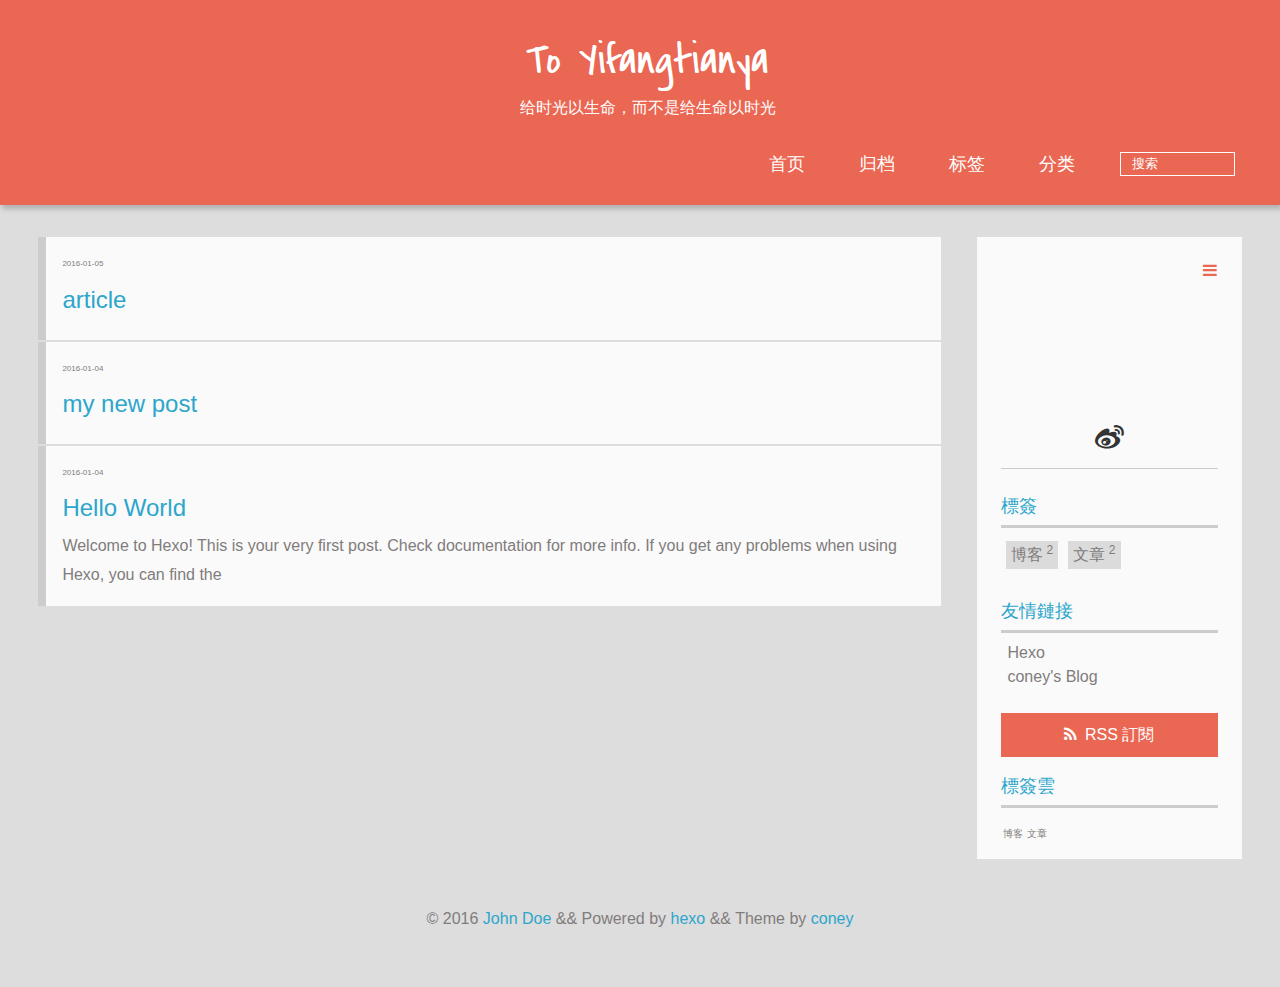
==== commit 0cac4cbc: "Site updated: 2016-01-06 01:40:00" ====
--- a/index.html
+++ b/index.html
@@ -54,6 +54,10 @@
 					
 						<li><a href="/archives">归档</a></li>
 					
+						<li><a href="/tags">标签</a></li>
+					
+						<li><a href="/categories">分类</a></li>
+					
 					<li>
 					
                                             <form class="search" action=http://zhannei.baidu.com/cse/search target="_blank">
@@ -124,6 +128,8 @@
 		<div class="author-logo"></div>		
 	
 	<div class="social-list" class="clearfix">
+		
+		<a href="http://weibo.com/chenshangjin" target="_blank" title="weibo"></a>
 		
 		
 		
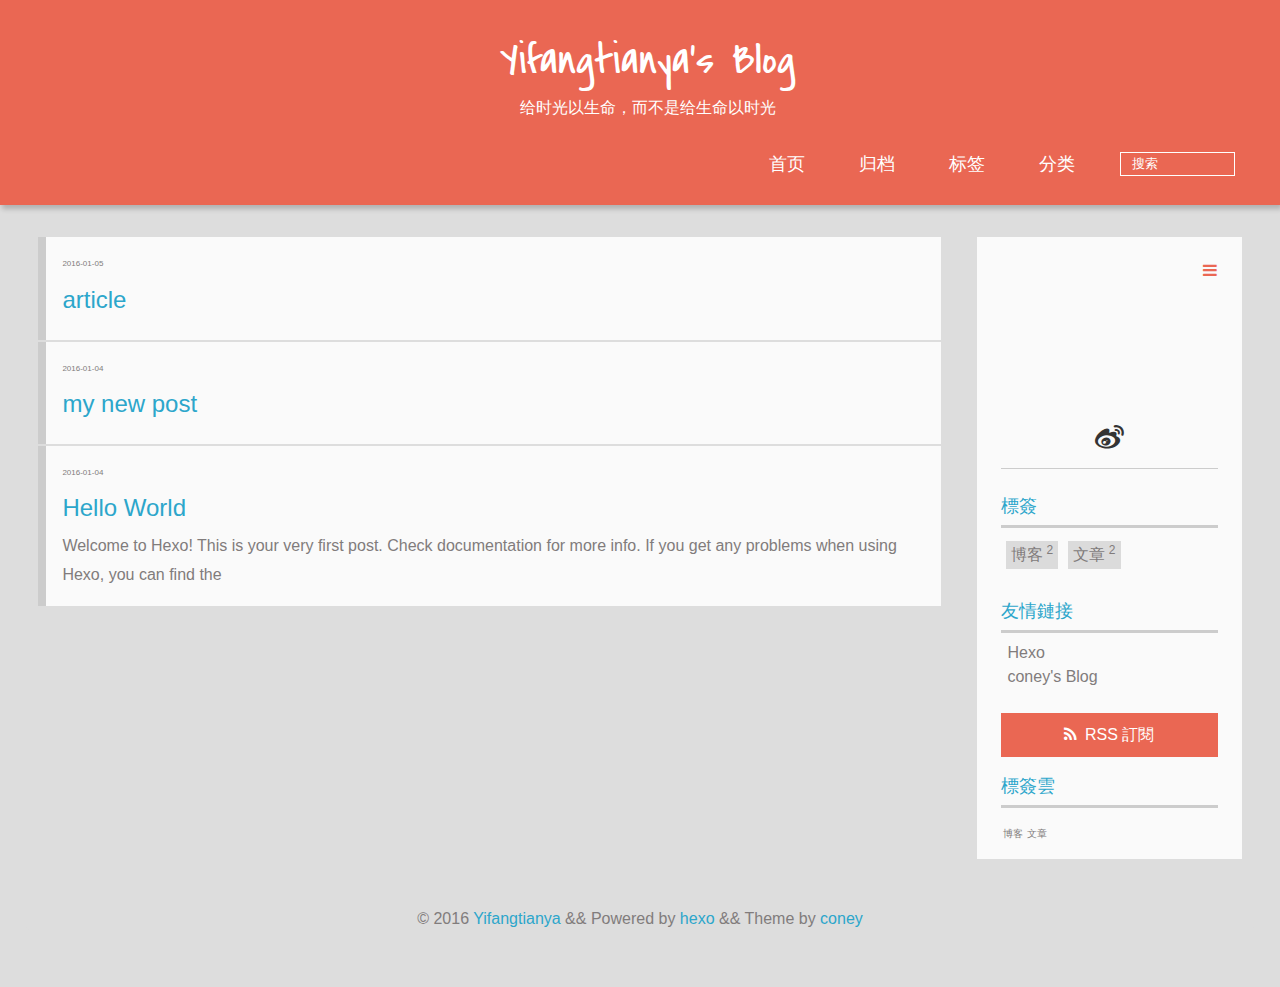
==== commit b7fea101: "Site updated: 2016-01-06 01:58:53" ====
--- a/index.html
+++ b/index.html
@@ -7,18 +7,18 @@
   <meta name="360-site-verification" content="67fbcc5a67f4c65c057315b28fa0b2c8" />
 <meta name="google-site-verification" content="2GzxQ0VtXwTSUdmGm6DzcmhTzM_I9QmzCb_pzpMzD88" />
   
-    <title>To Yifangtianya</title>
+    <title>Yifangtianya&#39;s Blog</title>
     <meta name="viewport" content="width=device-width, initial-scale=1, maximum-scale=3, minimum-scale=1">
     
-    <meta name="author" content="John Doe">
-    
-    
-    
-    
-    <link rel="alternate" href="atom.xml" title="To Yifangtianya" type="application/atom+xml">
-    
-    
-    <link rel="icon" href="/img/favicon.ico">
+    <meta name="author" content="Yifangtianya">
+    
+    
+    
+    
+    <link rel="alternate" href="atom.xml" title="Yifangtianya&#39;s Blog" type="application/atom+xml">
+    
+    
+    <link rel="icon" href="/source/img/favicon.ico">
     
     
     <link rel="stylesheet" href="/css/style.css" type="text/css">
@@ -41,7 +41,7 @@
       <div>
 		
 			<div id="textlogo">
-				<h1 class="site-name"><a href="/" title="To Yifangtianya">To Yifangtianya</a></h1>
+				<h1 class="site-name"><a href="/" title="Yifangtianya&#39;s Blog">Yifangtianya&#39;s Blog</a></h1>
 				<a class="blog-motto">给时光以生命，而不是给生命以时光</a>
 			</div>
 			<div class="navbar"><a class="navbutton navmobile" href="#" title="菜單">
@@ -182,7 +182,7 @@
     
             <p class="copyright"> © 2016 
 		
-		<a href="http://yoursite.com" target="_blank" title="John Doe">John Doe</a>
+		<a href="http://yoursite.com" target="_blank" title="Yifangtianya">Yifangtianya</a>
 		
             && Powered by <a href="http://hexo.io" target="_blank" title="hexo">hexo</a> && Theme by <a href="http://gengbiao.me" target="_blank" title="coney">coney</a>
             </div>
--- a/css/style.css
+++ b/css/style.css
@@ -1767,7 +1767,7 @@
   width: 6.875em;
   height: 6.875em;
   margin: 0 auto;
-  background: no-repeat url("img/coney.png") left top;
+  background: no-repeat url("source/img/coney.png") left top;
   -webkit-background-size: 6.875em 6.875em;
   -moz-background-size: 6.875em 6.875em;
   background-size: 6.875em 6.875em;
@@ -1963,7 +1963,7 @@
   width: 6.875em;
   height: 6.875em;
   margin: 0 auto;
-  background: no-repeat url("img/coney.png") left top;
+  background: no-repeat url("source/img/coney.png") left top;
   -webkit-background-size: 6.875em 6.875em;
   -moz-background-size: 6.875em 6.875em;
   background-size: 6.875em 6.875em;
